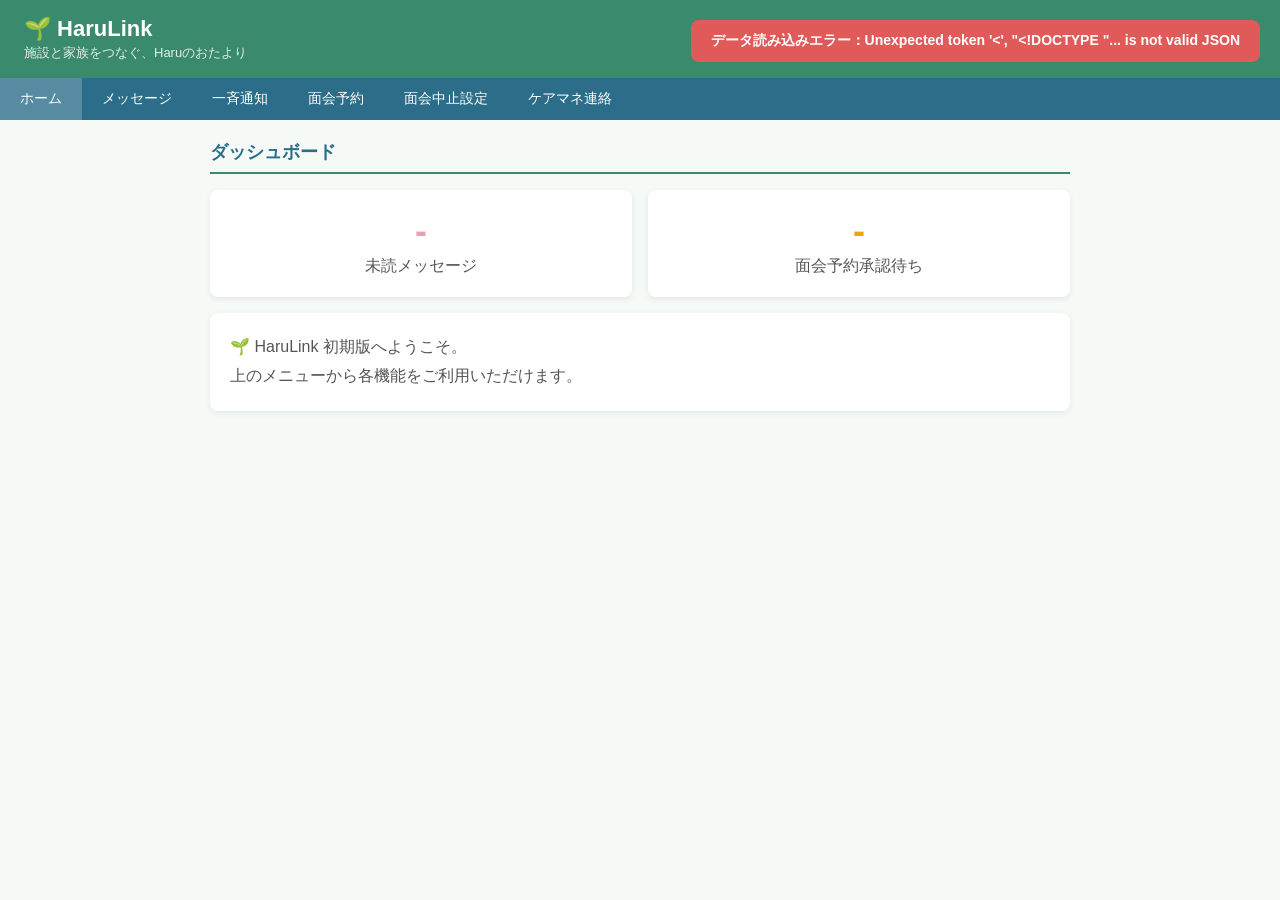
==== index.html @ 780cf4ac "Add files via upload" ====
<!DOCTYPE html>
<html lang="ja">
<head>
  <meta charset="UTF-8">
  <meta name="viewport" content="width=device-width, initial-scale=1.0">
  <title>HaruLink</title>
  <link rel="stylesheet" href="style.css">
</head>
<body>
  <header>
    <h1>🌱 HaruLink</h1>
    <span>施設と家族をつなぐ、Haruのおたより</span>
  </header>

  <nav>
    <button class="nav-btn active" data-page="home">ホーム</button>
    <button class="nav-btn" data-page="message">メッセージ</button>
    <button class="nav-btn" data-page="broadcast">一斉通知</button>
    <button class="nav-btn" data-page="visit">面会予約</button>
    <button class="nav-btn" data-page="suspend">面会中止設定</button>
    <button class="nav-btn" data-page="caremanager">ケアマネ連絡</button>
  </nav>

  <main>

    <!-- ホーム -->
    <div id="page-home" class="page active">
      <h2>ダッシュボード</h2>
      <div class="grid2">
        <div class="card center">
          <div class="stat-num pink" id="stat-unread">-</div>
          <div class="stat-label">未読メッセージ</div>
        </div>
        <div class="card center">
          <div class="stat-num orange" id="stat-pending">-</div>
          <div class="stat-label">面会予約承認待ち</div>
        </div>
      </div>
      <div class="card">
        <p class="welcome-text">🌱 HaruLink 初期版へようこそ。<br>上のメニューから各機能をご利用いただけます。</p>
      </div>
    </div>

    <!-- メッセージ -->
    <div id="page-message" class="page">
      <h2>メッセージ</h2>
      <div class="card">
        <label>送信者ID</label>
        <input id="s_sender" placeholder="例：STAFF001">
        <label>送信者種別</label>
        <select id="s_stype"><option>職員</option><option>家族</option></select>
        <label>受信者ID</label>
        <input id="s_receiver" placeholder="例：FAM001">
        <label>受信者種別</label>
        <select id="s_rtype"><option>家族</option><option>職員</option></select>
        <label>メッセージ</label>
        <textarea id="s_body" rows="3" placeholder="メッセージを入力"></textarea>
        <button class="btn btn-primary" onclick="sendMessage()">送信する</button>
      </div>
      <div class="card">
        <h3 class="list-title">最近のメッセージ（最新20件）</h3>
        <div id="msg-list"><div class="loading">読み込み中...</div></div>
      </div>
    </div>

    <!-- 一斉通知 -->
    <div id="page-broadcast" class="page">
      <h2>一斉通知</h2>
      <div class="card">
        <label>件名</label>
        <input id="bc_title" placeholder="例：面会時間変更のお知らせ">
        <label>本文</label>
        <textarea id="bc_body" rows="3" placeholder="家族全員へ送信するメッセージ"></textarea>
        <label>部署フィルター（空白で全員）</label>
        <input id="bc_dept" placeholder="例：1階">
        <button class="btn btn-primary" onclick="sendBroadcast()">一斉送信する</button>
      </div>
      <div class="card">
        <h3 class="list-title">送信履歴（最新10件）</h3>
        <div id="bc-list"><div class="loading">読み込み中...</div></div>
      </div>
    </div>

    <!-- 面会予約 -->
    <div id="page-visit" class="page">
      <h2>面会予約</h2>
      <div class="card">
        <label>家族ID</label>
        <input id="v_family" placeholder="例：FAM001">
        <label>利用者ID</label>
        <input id="v_user" placeholder="例：USER001">
        <label>希望日</label>
        <input type="date" id="v_date">
        <label>希望時間</label>
        <input type="time" id="v_time">
        <label>備考</label>
        <input id="v_note" placeholder="例：兄弟も一緒に来ます">
        <button class="btn btn-primary" onclick="requestVisit()">面会申請する</button>
      </div>
      <div class="card">
        <h3 class="list-title">面会予約一覧</h3>
        <div id="visit-list"><div class="loading">読み込み中...</div></div>
      </div>
    </div>

    <!-- 面会中止設定 -->
    <div id="page-suspend" class="page">
      <h2>面会中止期間設定</h2>
      <div class="card">
        <label>開始日</label>
        <input type="date" id="sp_start">
        <label>終了日</label>
        <input type="date" id="sp_end">
        <label>理由</label>
        <input id="sp_reason" placeholder="例：インフルエンザ流行のため">
        <button class="btn btn-danger" onclick="setSuspend()">面会中止期間を設定する</button>
      </div>
      <div class="card">
        <h3 class="list-title">設定履歴</h3>
        <div id="suspend-list"><div class="loading">読み込み中...</div></div>
      </div>
    </div>

    <!-- ケアマネ連絡 -->
    <div id="page-caremanager" class="page">
      <h2>ケアマネ連絡（一斉メール）</h2>
      <div class="card">
        <label>件名</label>
        <input id="cm_title" placeholder="例：インフルエンザ流行のお知らせ">
        <label>本文</label>
        <textarea id="cm_body" rows="5" placeholder="ケアマネへ送信するメール本文を入力"></textarea>
        <label>対象利用者ID（空白で全ケアマネ）</label>
        <input id="cm_user" placeholder="例：USER001">
        <button class="btn btn-secondary" onclick="sendCareManager()">メールを送信する</button>
      </div>
      <div class="alert alert-warning">
        ⚠️ 送信前にケアマネマスタのメールアドレスが正しいか確認してください。
      </div>
    </div>

  </main>

  <script src="app.js"></script>
</body>
</html>
---- style.css ----
* {
  box-sizing: border-box;
  margin: 0;
  padding: 0;
}

body {
  font-family: 'Hiragino Sans', 'Meiryo', sans-serif;
  background: #F5FAF7;
  color: #333;
}

/* ヘッダー */
header {
  background: #3A8A6E;
  color: white;
  padding: 16px 24px;
}
header h1 {
  font-size: 22px;
}
header span {
  font-size: 13px;
  opacity: 0.85;
  display: block;
  margin-top: 2px;
}

/* ナビゲーション */
nav {
  background: #2C6E8A;
  display: flex;
  overflow-x: auto;
}
.nav-btn {
  color: white;
  padding: 12px 20px;
  border: none;
  background: none;
  cursor: pointer;
  font-size: 14px;
  white-space: nowrap;
  font-family: inherit;
}
.nav-btn:hover,
.nav-btn.active {
  background: rgba(255, 255, 255, 0.2);
}

/* メインコンテンツ */
main {
  padding: 20px;
  max-width: 900px;
  margin: 0 auto;
}

/* ページ切り替え */
.page {
  display: none;
}
.page.active {
  display: block;
}

/* 見出し */
h2 {
  color: #2C6E8A;
  font-size: 18px;
  margin-bottom: 16px;
  padding-bottom: 8px;
  border-bottom: 2px solid #3A8A6E;
}

/* カード */
.card {
  background: white;
  border-radius: 8px;
  padding: 20px;
  margin-bottom: 16px;
  box-shadow: 0 2px 6px rgba(0, 0, 0, 0.08);
}
.card.center {
  text-align: center;
}

/* ボタン */
.btn {
  display: inline-block;
  padding: 10px 20px;
  border-radius: 6px;
  border: none;
  cursor: pointer;
  font-size: 15px;
  font-weight: bold;
  margin-top: 4px;
  font-family: inherit;
}
.btn-primary { background: #3A8A6E; color: white; }
.btn-danger  { background: #E05A5A; color: white; }
.btn-secondary { background: #2C6E8A; color: white; }
.btn-sm { padding: 4px 10px; font-size: 13px; margin-top: 0; }
.btn:hover { opacity: 0.85; }

/* フォーム */
input,
textarea,
select {
  width: 100%;
  padding: 10px;
  border: 1px solid #ccc;
  border-radius: 6px;
  font-size: 15px;
  margin-bottom: 12px;
  font-family: inherit;
}
label {
  font-size: 14px;
  color: #555;
  display: block;
  margin-bottom: 4px;
}

/* メッセージ */
.msg-box {
  padding: 12px 16px;
  border-radius: 6px;
  margin-bottom: 8px;
  font-size: 15px;
  line-height: 1.6;
}
.msg-facility { background: #EAF6F0; border-left: 4px solid #3A8A6E; }
.msg-family   { background: #EAF0F6; border-left: 4px solid #2C6E8A; }
.msg-meta {
  font-size: 12px;
  color: #888;
  margin-bottom: 4px;
}

/* バッジ */
.badge {
  display: inline-block;
  padding: 2px 8px;
  border-radius: 10px;
  font-size: 12px;
}
.badge-unread   { background: #E8A0B0; color: white; }
.badge-read     { background: #ccc; color: #666; }
.badge-approved { background: #3A8A6E; color: white; }
.badge-pending  { background: #F0A500; color: white; }
.badge-other    { background: #aaa; color: white; }

/* アラート */
.alert {
  padding: 12px 16px;
  border-radius: 6px;
  margin-bottom: 16px;
  font-size: 14px;
}
.alert-warning { background: #FFF3CD; border: 1px solid #F0A500; color: #856404; }
.alert-success { background: #D4EDDA; border: 1px solid #3A8A6E; color: #155724; }
.alert-error   { background: #F8D7DA; border: 1px solid #E05A5A; color: #721c24; }

/* テーブル */
table {
  width: 100%;
  border-collapse: collapse;
  font-size: 14px;
}
th {
  background: #3A8A6E;
  color: white;
  padding: 10px;
  text-align: left;
}
td {
  padding: 10px;
  border-bottom: 1px solid #eee;
  vertical-align: middle;
}
tr:nth-child(even) td {
  background: #F5FAF7;
}

/* グリッド */
.grid2 {
  display: grid;
  grid-template-columns: 1fr 1fr;
  gap: 16px;
}

/* 統計数字 */
.stat-num {
  font-size: 36px;
  font-weight: bold;
}
.stat-num.pink   { color: #E8A0B0; }
.stat-num.orange { color: #F0A500; }
.stat-label {
  color: #555;
  margin-top: 4px;
}

/* ようこそ文言 */
.welcome-text {
  color: #555;
  line-height: 1.8;
}

/* リストタイトル */
.list-title {
  font-size: 15px;
  color: #555;
  margin-bottom: 12px;
}

/* ローディング */
.loading {
  color: #888;
  text-align: center;
  padding: 20px;
}

/* 通知ポップアップ */
.toast {
  position: fixed;
  top: 20px;
  right: 20px;
  padding: 12px 20px;
  border-radius: 8px;
  font-size: 14px;
  font-weight: bold;
  z-index: 9999;
  animation: fadein 0.3s;
}
.toast-success { background: #3A8A6E; color: white; }
.toast-warning { background: #F0A500; color: white; }
.toast-error   { background: #E05A5A; color: white; }
@keyframes fadein { from { opacity: 0; transform: translateY(-10px); } to { opacity: 1; transform: translateY(0); } }

/* レスポンシブ */
@media (max-width: 600px) {
  .grid2 { grid-template-columns: 1fr; }
  .nav-btn { padding: 10px 14px; font-size: 13px; }
}
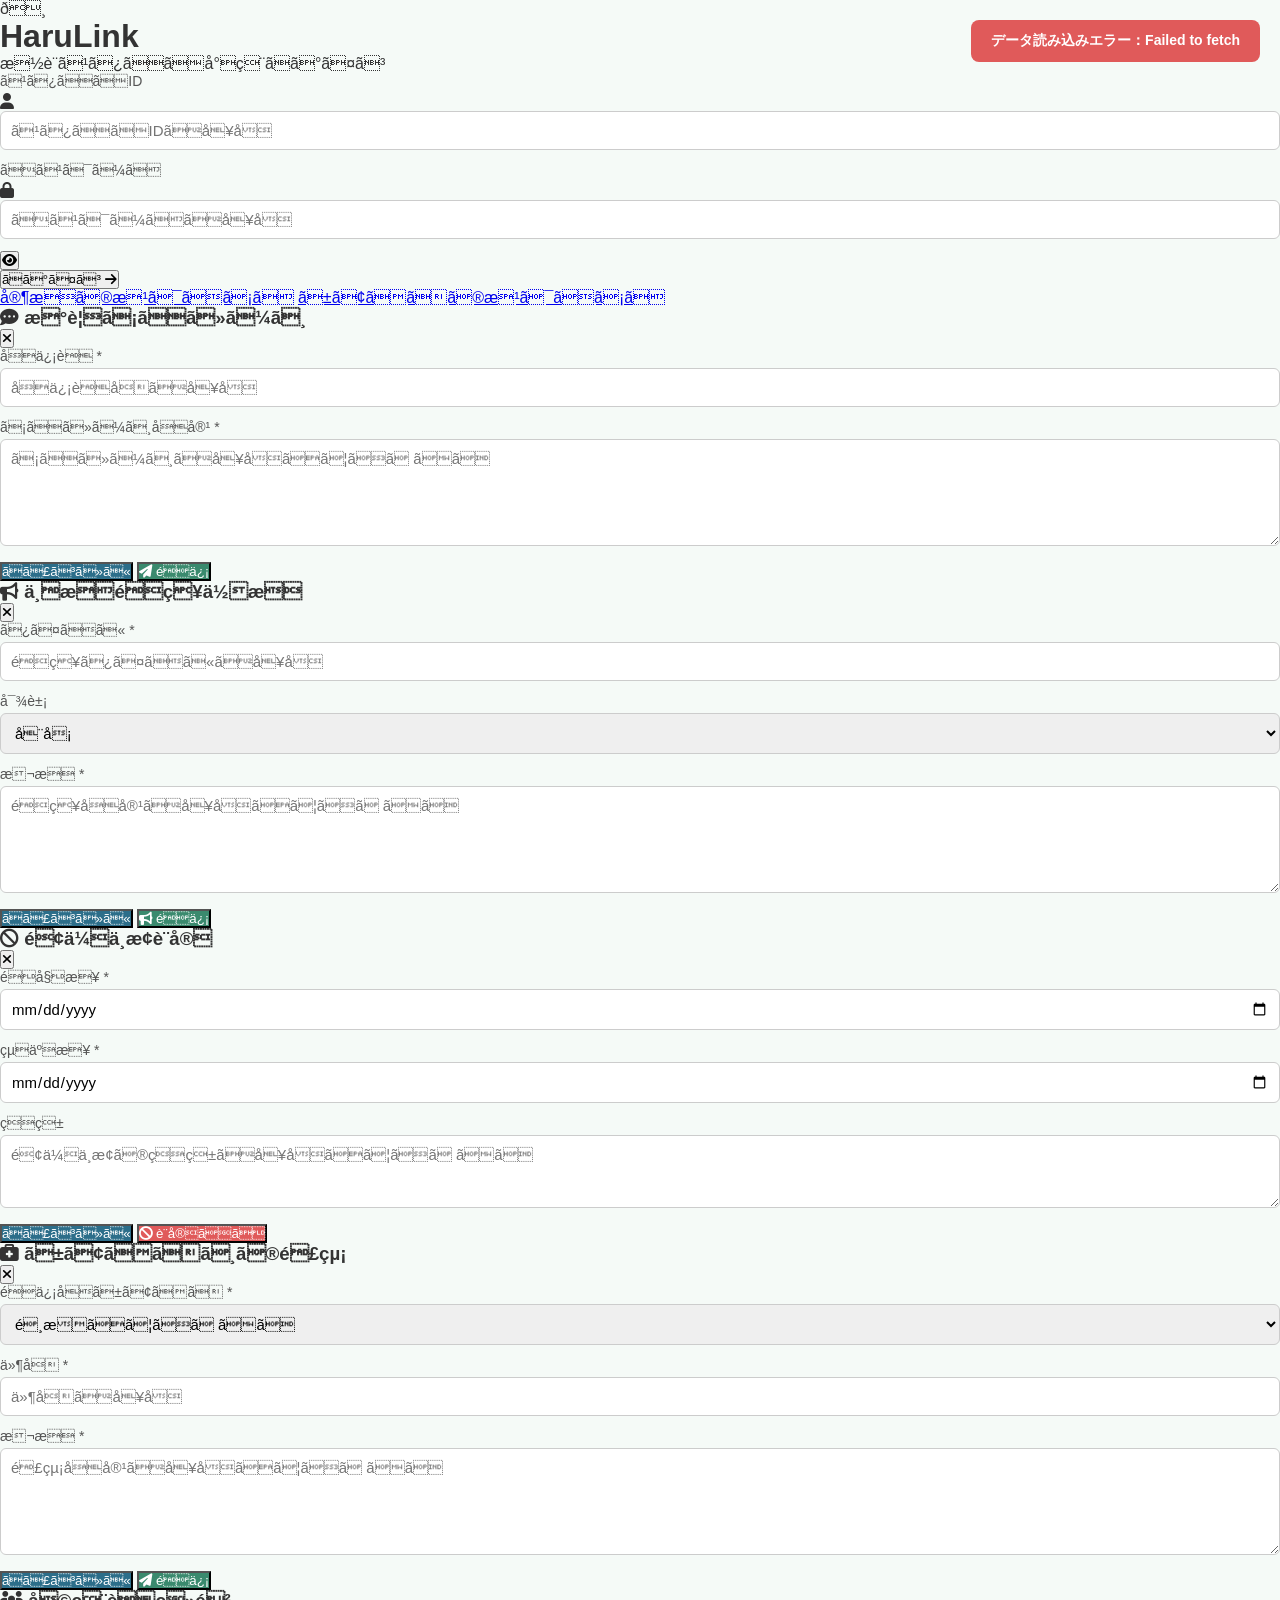
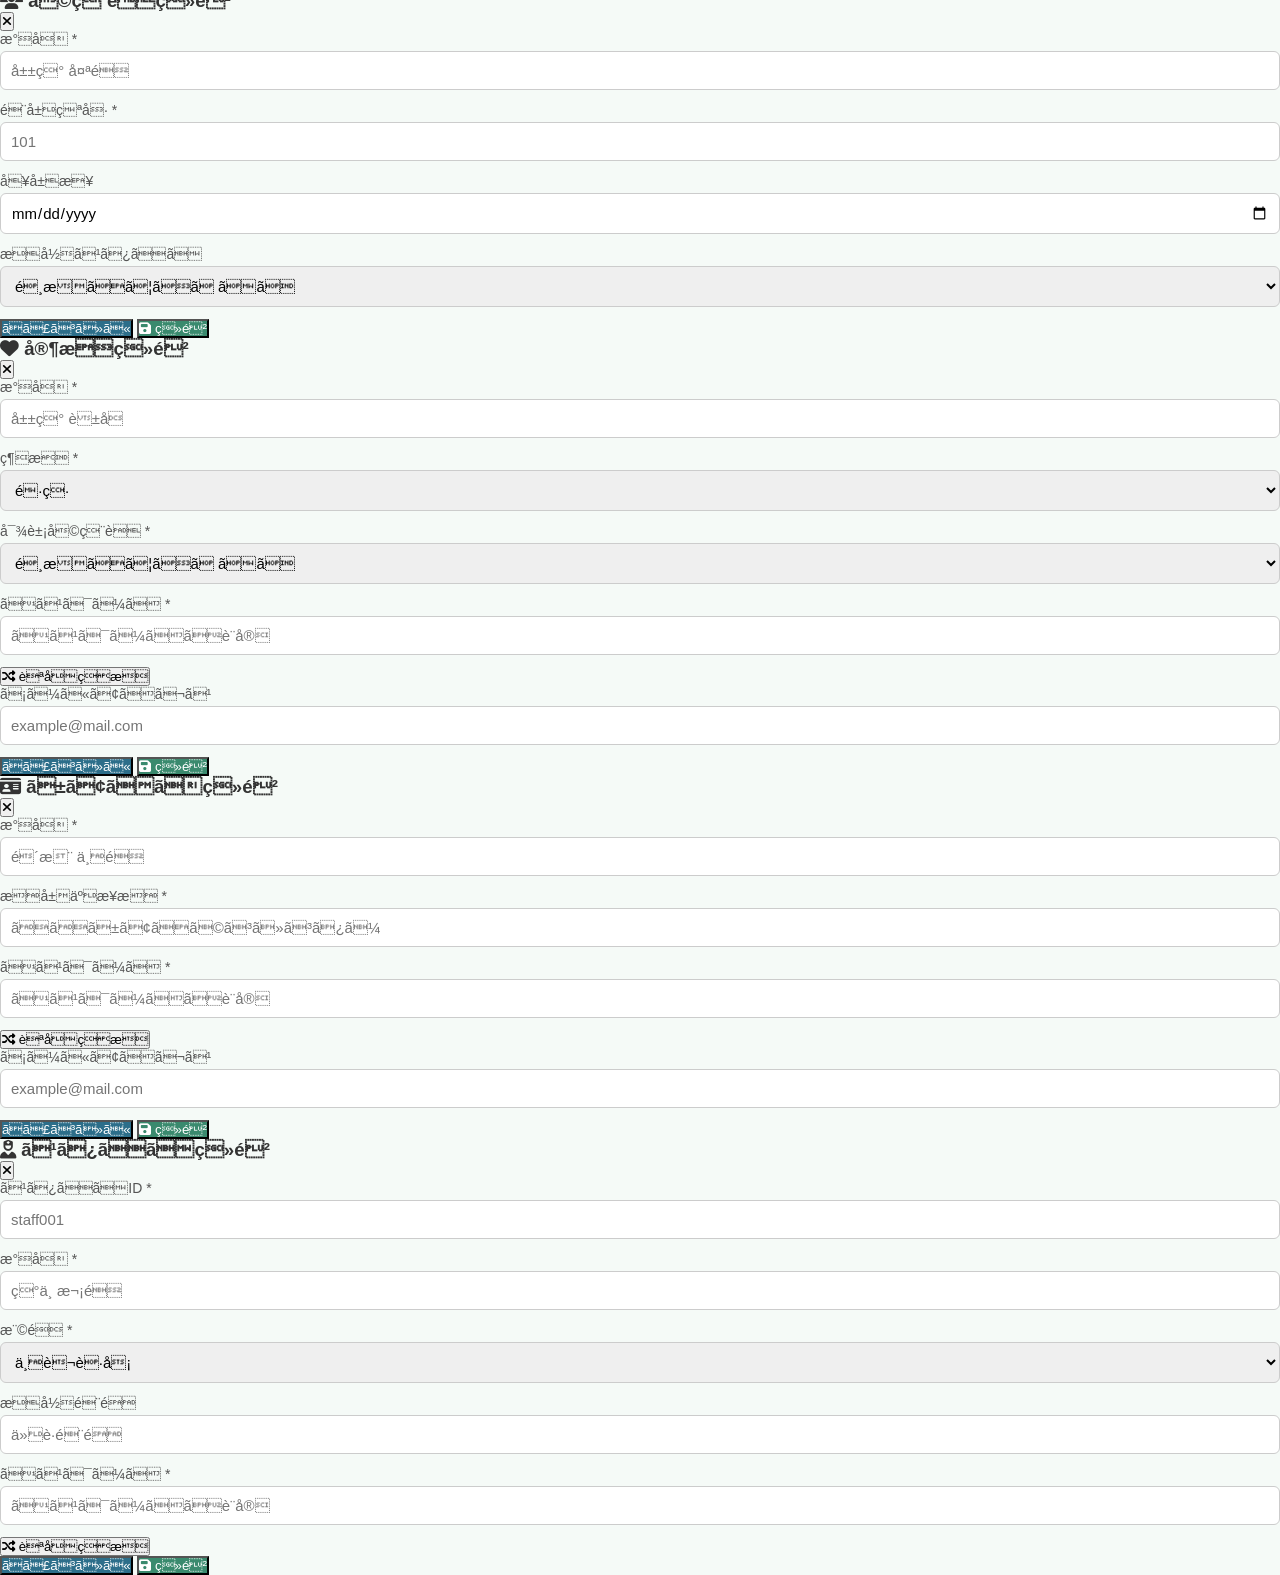
==== commit 6e380624: "Update index.html" ====
--- a/index.html
+++ b/index.html
@@ -3,142 +3,797 @@
 <head>
   <meta charset="UTF-8">
   <meta name="viewport" content="width=device-width, initial-scale=1.0">
-  <title>HaruLink</title>
+  <title>HaruLink - æ½è¨­ç®¡çã·ã¹ãã </title>
   <link rel="stylesheet" href="style.css">
+  <link rel="stylesheet" href="https://cdnjs.cloudflare.com/ajax/libs/font-awesome/6.4.0/css/all.min.css">
 </head>
-<body>
-  <header>
-    <h1>🌱 HaruLink</h1>
-    <span>施設と家族をつなぐ、Haruのおたより</span>
-  </header>
-
-  <nav>
-    <button class="nav-btn active" data-page="home">ホーム</button>
-    <button class="nav-btn" data-page="message">メッセージ</button>
-    <button class="nav-btn" data-page="broadcast">一斉通知</button>
-    <button class="nav-btn" data-page="visit">面会予約</button>
-    <button class="nav-btn" data-page="suspend">面会中止設定</button>
-    <button class="nav-btn" data-page="caremanager">ケアマネ連絡</button>
-  </nav>
-
-  <main>
-
-    <!-- ホーム -->
-    <div id="page-home" class="page active">
-      <h2>ダッシュボード</h2>
-      <div class="grid2">
-        <div class="card center">
-          <div class="stat-num pink" id="stat-unread">-</div>
-          <div class="stat-label">未読メッセージ</div>
-        </div>
-        <div class="card center">
-          <div class="stat-num orange" id="stat-pending">-</div>
-          <div class="stat-label">面会予約承認待ち</div>
-        </div>
-      </div>
-      <div class="card">
-        <p class="welcome-text">🌱 HaruLink 初期版へようこそ。<br>上のメニューから各機能をご利用いただけます。</p>
+<body class="staff-body">
+
+  <!-- ã­ã°ã¤ã³ç»é¢ -->
+  <div id="login-screen" class="login-screen">
+    <div class="login-card">
+      <div class="login-logo">
+        <span class="logo-icon">ð¸</span>
+        <h1>HaruLink</h1>
+        <p>æ½è¨­ã¹ã¿ããå°ç¨ã­ã°ã¤ã³</p>
+      </div>
+      <form id="login-form" class="login-form">
+        <div class="form-group">
+          <label>ã¹ã¿ããID</label>
+          <div class="input-icon-wrap">
+            <i class="fa fa-user"></i>
+            <input type="text" id="login-id" placeholder="ã¹ã¿ããIDãå+¥å" required>
+          </div>
+        </div>
+        <div class="form-group">
+          <label>ãã¹ã¯ã¼ã</label>
+          <div class="input-icon-wrap">
+            <i class="fa fa-lock"></i>
+            <input type="password" id="login-pass" placeholder="ãã¹ã¯ã¼ããå+¥å" required>
+            <button type="button" class="toggle-pass" onclick="togglePass('login-pass')"><i class="fa fa-eye"></i></button>
+          </div>
+        </div>
+        <div id="login-error" class="login-error" style="display:none">IDã¾ãã¯ãã¹ã¯ã¼ããæ­£ããããã¾ãã</div>
+        <button type="submit" class="btn-login">ã­ã°ã¤ã³ <i class="fa fa-arrow-right"></i></button>
+      </form>
+      <div class="login-links">
+        <a href="family.html">å®¶æã®æ¹ã¯ãã¡ã</a>
+        <a href="caremanager.html">ã±ã¢ããã®æ¹ã¯ãã¡ã</a>
       </div>
     </div>
-
-    <!-- メッセージ -->
-    <div id="page-message" class="page">
-      <h2>メッセージ</h2>
-      <div class="card">
-        <label>送信者ID</label>
-        <input id="s_sender" placeholder="例：STAFF001">
-        <label>送信者種別</label>
-        <select id="s_stype"><option>職員</option><option>家族</option></select>
-        <label>受信者ID</label>
-        <input id="s_receiver" placeholder="例：FAM001">
-        <label>受信者種別</label>
-        <select id="s_rtype"><option>家族</option><option>職員</option></select>
-        <label>メッセージ</label>
-        <textarea id="s_body" rows="3" placeholder="メッセージを入力"></textarea>
-        <button class="btn btn-primary" onclick="sendMessage()">送信する</button>
-      </div>
-      <div class="card">
-        <h3 class="list-title">最近のメッセージ（最新20件）</h3>
-        <div id="msg-list"><div class="loading">読み込み中...</div></div>
+  </div>
+
+  <!-- ã¡ã¤ã³ã¢ããª -->
+  <div id="app" class="app" style="display:none">
+
+    <!-- ãµã¤ããã¼ -->
+    <aside class="sidebar" id="sidebar">
+      <div class="sidebar-header">
+        <span class="logo-icon">ð¸</span>
+        <span class="logo-text">HaruLink</span>
+        <button class="sidebar-toggle" id="sidebar-toggle" onclick="toggleSidebar()"><i class="fa fa-chevron-left"></i></button>
+      </div>
+
+      <div class="staff-info-bar">
+        <div class="staff-avatar" id="staff-avatar">S</div>
+        <div class="staff-detail">
+          <div class="staff-name" id="staff-name-display">ã¹ã¿ããå</div>
+          <div class="staff-role-badge" id="staff-role-badge">ä¸è¬è·å¡</div>
+        </div>
+      </div>
+
+      <nav class="sidebar-nav">
+        <div class="nav-section-label">ã¡ã¤ã³</div>
+        <a class="nav-item active" data-page="dashboard" onclick="showPage('dashboard', this)">
+          <i class="fa fa-home"></i><span>ããã·ã¥ãã¼ã</span>
+        </a>
+        <a class="nav-item" data-page="messages" onclick="showPage('messages', this)">
+          <i class="fa fa-comment-dots"></i><span>ã¡ãã»ã¼ã¸</span>
+          <span class="nav-badge" id="badge-messages" style="display:none">0</span>
+        </a>
+        <a class="nav-item" data-page="visits" onclick="showPage('visits', this)">
+          <i class="fa fa-calendar-check"></i><span>é¢ä¼äºç´</span>
+          <span class="nav-badge" id="badge-visits" style="display:none">0</span>
+        </a>
+        <a class="nav-item" data-page="caremanager-msg" onclick="showPage('caremanager-msg', this)">
+          <i class="fa fa-briefcase-medical"></i><span>ã±ã¢ããé£çµ¡</span>
+        </a>
+
+        <div class="nav-section-label nav-admin-only">æ½è¨­ç®¡ç</div>
+        <a class="nav-item nav-admin-only" data-page="broadcast" onclick="showPage('broadcast', this)">
+          <i class="fa fa-bullhorn"></i><span>ä¸æéç¥</span>
+        </a>
+        <a class="nav-item nav-admin-only" data-page="suspend" onclick="showPage('suspend', this)">
+          <i class="fa fa-ban"></i><span>é¢ä¼ä¸­æ­¢è¨­å®</span>
+        </a>
+
+        <div class="nav-section-label nav-admin-only">ãã¹ã¿ç®¡ç</div>
+        <a class="nav-item nav-admin-only" data-page="residents" onclick="showPage('residents', this)">
+          <i class="fa fa-users"></i><span>å©ç¨è+ç®¡ç</span>
+        </a>
+        <a class="nav-item nav-admin-only" data-page="families" onclick="showPage('families', this)">
+          <i class="fa fa-heart"></i><span>å®¶æç®¡ç</span>
+        </a>
+        <a class="nav-item nav-admin-only" data-page="caremanagers" onclick="showPage('caremanagers', this)">
+          <i class="fa fa-id-card"></i><span>ã±ã¢ããç®¡ç</span>
+        </a>
+        <a class="nav-item nav-admin-only" data-page="staff" onclick="showPage('staff', this)">
+          <i class="fa fa-user-nurse"></i><span>ã¹ã¿ããç®¡ç</span>
+        </a>
+      </nav>
+
+      <div class="sidebar-footer">
+        <button class="btn-logout" onclick="logout()">
+          <i class="fa fa-sign-out-alt"></i><span>ã­ã°ã¢ã¦ã</span>
+        </button>
+      </div>
+    </aside>
+
+    <!-- ã¡ã¤ã³ã³ã³ãã³ã -->
+    <main class="main-content" id="main-content">
+
+      <!-- ããããã¼ -->
+      <header class="topbar">
+        <div class="topbar-left">
+          <button class="mobile-menu-btn" onclick="toggleSidebar()"><i class="fa fa-bars"></i></button>
+          <div class="breadcrumb">
+            <span class="breadcrumb-app">HaruLink</span>
+            <i class="fa fa-chevron-right"></i>
+            <span class="page-title" id="page-title">ããã·ã¥ãã¼ã</span>
+          </div>
+        </div>
+        <div class="topbar-right">
+          <div class="topbar-date" id="topbar-date"></div>
+          <button class="topbar-icon-btn" onclick="loadAll()" title="ãã¼ã¿æ´æ°">
+            <i class="fa fa-sync-alt"></i>
+          </button>
+        </div>
+      </header>
+
+      <!-- ã­ã¼ãã£ã³ã° -->
+      <div class="loading-overlay" id="loading-overlay" style="display:none">
+        <div class="spinner"></div>
+      </div>
+
+      <!-- ========== ããã·ã¥ãã¼ã ========== -->
+      <div class="page active" id="page-dashboard">
+        <div class="dashboard-greeting" id="dashboard-greeting"></div>
+
+        <div class="kpi-grid">
+          <div class="kpi-card" style="--kpi-color:#3B82F6">
+            <div class="kpi-icon"><i class="fa fa-comment-dots"></i></div>
+            <div class="kpi-body">
+              <div class="kpi-value" id="kpi-unread">â</div>
+              <div class="kpi-label">æªèª­ã¡ãã»ã¼ã¸</div>
+            </div>
+            <div class="kpi-arrow" onclick="showPage('messages',null)"><i class="fa fa-chevron-right"></i></div>
+          </div>
+          <div class="kpi-card" style="--kpi-color:#F59E0B">
+            <div class="kpi-icon"><i class="fa fa-calendar-check"></i></div>
+            <div class="kpi-body">
+              <div class="kpi-value" id="kpi-pending-visits">â</div>
+              <div class="kpi-label">é¢ä¼ç³è«ä¸­</div>
+            </div>
+            <div class="kpi-arrow" onclick="showPage('visits',null)"><i class="fa fa-chevron-right"></i></div>
+          </div>
+          <div class="kpi-card" style="--kpi-color:#10B981">
+            <div class="kpi-icon"><i class="fa fa-users"></i></div>
+            <div class="kpi-body">
+              <div class="kpi-value" id="kpi-residents">â</div>
+              <div class="kpi-label">ç»é²å©ç¨è+æ°</div>
+            </div>
+            <div class="kpi-arrow" onclick="showPage('residents',null)"><i class="fa fa-chevron-right"></i></div>
+          </div>
+          <div class="kpi-card" style="--kpi-color:#8B5CF6">
+            <div class="kpi-icon"><i class="fa fa-calendar-day"></i></div>
+            <div class="kpi-body">
+              <div class="kpi-value" id="kpi-today-visits">â</div>
+              <div class="kpi-label">æ¬æ¥ã®é¢ä¼</div>
+            </div>
+            <div class="kpi-arrow" onclick="showPage('visits',null)"><i class="fa fa-chevron-right"></i></div>
+          </div>
+        </div>
+
+        <div class="dashboard-panels">
+          <div class="panel">
+            <div class="panel-header">
+              <span><i class="fa fa-comment-dots"></i> ææ°ã¡ãã»ã¼ã¸</span>
+              <button class="btn-link" onclick="showPage('messages',null)">ãã¹ã¦è¦ã <i class="fa fa-arrow-right"></i></button>
+            </div>
+            <div class="panel-body" id="dashboard-messages">
+              <div class="empty-state"><i class="fa fa-inbox"></i><p>ã¡ãã»ã¼ã¸ã¯ããã¾ãã</p></div>
+            </div>
+          </div>
+          <div class="panel">
+            <div class="panel-header">
+              <span><i class="fa fa-calendar-check"></i> ç³è«ä¸­ã®é¢ä¼äºç´</span>
+              <button class="btn-link" onclick="showPage('visits',null)">ãã¹ã¦è¦ã <i class="fa fa-arrow-right"></i></button>
+            </div>
+            <div class="panel-body" id="dashboard-visits">
+              <div class="empty-state"><i class="fa fa-calendar"></i><p>ç³è«ä¸­ã®äºç´ã¯ããã¾ãã</p></div>
+            </div>
+          </div>
+        </div>
+      </div>
+
+      <!-- ========== ã¡ãã»ã¼ã¸ ========== -->
+      <div class="page" id="page-messages">
+        <div class="page-header">
+          <h2><i class="fa fa-comment-dots"></i> ã¡ãã»ã¼ã¸</h2>
+          <button class="btn-primary" onclick="openModal('modal-send-message')">
+            <i class="fa fa-plus"></i> æ°è¦ã¡ãã»ã¼ã¸
+          </button>
+        </div>
+        <div class="filter-bar">
+          <div class="search-wrap">
+            <i class="fa fa-search"></i>
+            <input type="text" class="search-input" id="msg-search" placeholder="éä¿¡è+ã»åä¿¡è+ã»å+å®¹ã§æ¤ç´¢..." oninput="filterMessages()">
+          </div>
+          <select class="filter-select" id="msg-filter" onchange="filterMessages()">
+            <option value="">ãã¹ã¦</option>
+            <option value="æªèª­">æªèª­ã®ã¿</option>
+          </select>
+        </div>
+        <div class="table-wrap">
+          <table class="data-table">
+            <thead>
+              <tr>
+                <th style="width:60px">ç¶æ+</th>
+                <th>éä¿¡è+</th>
+                <th>åä¿¡è+</th>
+                <th>å+å®¹</th>
+                <th style="width:150px">éä¿¡æ¥æ</th>
+              </tr>
+            </thead>
+            <tbody id="messages-tbody">
+              <tr><td colspan="5" class="table-empty">èª­ã¿è¾¼ã¿ä¸­...</td></tr>
+            </tbody>
+          </table>
+        </div>
+      </div>
+
+      <!-- ========== é¢ä¼äºç´ ========== -->
+      <div class="page" id="page-visits">
+        <div class="page-header">
+          <h2><i class="fa fa-calendar-check"></i> é¢ä¼äºç´ç®¡ç</h2>
+        </div>
+        <div class="filter-bar">
+          <div class="search-wrap">
+            <i class="fa fa-search"></i>
+            <input type="text" class="search-input" id="visit-search" placeholder="ç³è«è+ã»å©ç¨è+åã§æ¤ç´¢..." oninput="filterVisits()">
+          </div>
+          <select class="filter-select" id="visit-filter" onchange="filterVisits()">
+            <option value="">ãã¹ã¦</option>
+            <option value="ç³è«ä¸­">ç³è«ä¸­</option>
+            <option value="æ¿èª">æ¿èªæ¸</option>
+            <option value="å´ä¸">å´ä¸</option>
+          </select>
+        </div>
+        <div class="table-wrap">
+          <table class="data-table">
+            <thead>
+              <tr>
+                <th style="width:90px">ã¹ãã¼ã¿ã¹</th>
+                <th>ç³è«è+</th>
+                <th>å©ç¨è+å</th>
+                <th>å¸ææ¥</th>
+                <th>å¸ææé</th>
+                <th style="width:40px">äººæ°</th>
+                <th>ç®ç</th>
+                <th style="width:150px">ç³è«æ¥æ</th>
+                <th style="width:140px">æä½</th>
+              </tr>
+            </thead>
+            <tbody id="visits-tbody">
+              <tr><td colspan="9" class="table-empty">èª­ã¿è¾¼ã¿ä¸­...</td></tr>
+            </tbody>
+          </table>
+        </div>
+      </div>
+
+      <!-- ========== ã±ã¢ããé£çµ¡ ========== -->
+      <div class="page" id="page-caremanager-msg">
+        <div class="page-header">
+          <h2><i class="fa fa-briefcase-medical"></i> ã±ã¢ããé£çµ¡</h2>
+          <button class="btn-primary" onclick="openModal('modal-caremanager-msg')">
+            <i class="fa fa-plus"></i> æ°è¦é£çµ¡
+          </button>
+        </div>
+        <div class="table-wrap">
+          <table class="data-table">
+            <thead>
+              <tr>
+                <th style="width:60px">ç¶æ+</th>
+                <th>ã±ã¢ããå</th>
+                <th>ä»¶å</th>
+                <th>å+å®¹</th>
+                <th style="width:150px">éä¿¡æ¥æ</th>
+              </tr>
+            </thead>
+            <tbody id="caremanager-msg-tbody">
+              <tr><td colspan="5" class="table-empty">èª­ã¿è¾¼ã¿ä¸­...</td></tr>
+            </tbody>
+          </table>
+        </div>
+      </div>
+
+      <!-- ========== ä¸æéç¥ï¼ç®¡çè+ã®ã¿ï¼ ========== -->
+      <div class="page" id="page-broadcast">
+        <div class="page-header">
+          <h2><i class="fa fa-bullhorn"></i> ä¸æéç¥</h2>
+          <button class="btn-primary" onclick="openModal('modal-broadcast')">
+            <i class="fa fa-plus"></i> æ°è¦éç¥ä½æ
+          </button>
+        </div>
+        <div class="table-wrap">
+          <table class="data-table">
+            <thead>
+              <tr><th>ã¿ã¤ãã«</th><th>å¯¾è±¡</th><th style="width:150px">éä¿¡æ¥æ</th><th>æ¬æ</th></tr>
+            </thead>
+            <tbody id="broadcast-tbody">
+              <tr><td colspan="4" class="table-empty">èª­ã¿è¾¼ã¿ä¸­...</td></tr>
+            </tbody>
+          </table>
+        </div>
+      </div>
+
+      <!-- ========== é¢ä¼ä¸­æ­¢è¨­å®ï¼ç®¡çè+ã®ã¿ï¼ ========== -->
+      <div class="page" id="page-suspend">
+        <div class="page-header">
+          <h2><i class="fa fa-ban"></i> é¢ä¼ä¸­æ­¢è¨­å®</h2>
+          <button class="btn-primary" onclick="openModal('modal-suspend')">
+            <i class="fa fa-plus"></i> æ°è¦è¨­å®
+          </button>
+        </div>
+        <div class="table-wrap">
+          <table class="data-table">
+            <thead>
+              <tr><th>éå§æ¥</th><th>çµäºæ¥</th><th>çç±</th><th style="width:150px">è¨­å®æ¥æ</th></tr>
+            </thead>
+            <tbody id="suspend-tbody">
+              <tr><td colspan="4" class="table-empty">èª­ã¿è¾¼ã¿ä¸­...</td></tr>
+            </tbody>
+          </table>
+        </div>
+      </div>
+
+      <!-- ========== å©ç¨è+ç®¡çï¼ç®¡çè+ã®ã¿ï¼ ========== -->
+      <div class="page" id="page-residents">
+        <div class="page-header">
+          <h2><i class="fa fa-users"></i> å©ç¨è+ç®¡ç</h2>
+          <button class="btn-primary" onclick="openModal('modal-add-resident')">
+            <i class="fa fa-plus"></i> å©ç¨è+ç»é²
+          </button>
+        </div>
+        <div class="filter-bar">
+          <div class="search-wrap">
+            <i class="fa fa-search"></i>
+            <input type="text" class="search-input" id="resident-search" placeholder="æ°åã»é¨å±çªå·ã§æ¤ç´¢..." oninput="filterResidents()">
+          </div>
+        </div>
+        <div class="table-wrap">
+          <table class="data-table">
+            <thead>
+              <tr><th>å©ç¨è+ID</th><th>æ°å</th><th>é¨å±çªå·</th><th>å+¥å±+æ¥</th><th>æ+å½ã¹ã¿ãã</th><th style="width:100px">æä½</th></tr>
+            </thead>
+            <tbody id="residents-tbody">
+              <tr><td colspan="6" class="table-empty">èª­ã¿è¾¼ã¿ä¸­...</td></tr>
+            </tbody>
+          </table>
+        </div>
+      </div>
+
+      <!-- ========== å®¶æç®¡çï¼ç®¡çè+ã®ã¿ï¼ ========== -->
+      <div class="page" id="page-families">
+        <div class="page-header">
+          <h2><i class="fa fa-heart"></i> å®¶æç®¡ç</h2>
+          <button class="btn-primary" onclick="openModal('modal-add-family')">
+            <i class="fa fa-plus"></i> å®¶æç»é²
+          </button>
+        </div>
+        <div class="filter-bar">
+          <div class="search-wrap">
+            <i class="fa fa-search"></i>
+            <input type="text" class="search-input" id="family-search" placeholder="æ°åã»å©ç¨è+åã§æ¤ç´¢..." oninput="filterFamilies()">
+          </div>
+        </div>
+        <div class="table-wrap">
+          <table class="data-table">
+            <thead>
+              <tr><th>å®¶æID</th><th>æ°å</th><th>ç¶æ</th><th>å©ç¨è+å</th><th>ã¡ã¼ã«</th><th>ãã¹ã¯ã¼ã</th><th style="width:100px">æä½</th></tr>
+            </thead>
+            <tbody id="families-tbody">
+              <tr><td colspan="7" class="table-empty">èª­ã¿è¾¼ã¿ä¸­...</td></tr>
+            </tbody>
+          </table>
+        </div>
+      </div>
+
+      <!-- ========== ã±ã¢ããç®¡çï¼ç®¡çè+ã®ã¿ï¼ ========== -->
+      <div class="page" id="page-caremanagers">
+        <div class="page-header">
+          <h2><i class="fa fa-id-card"></i> ã±ã¢ããç®¡ç</h2>
+          <button class="btn-primary" onclick="openModal('modal-add-caremanager')">
+            <i class="fa fa-plus"></i> ã±ã¢ããç»é²
+          </button>
+        </div>
+        <div class="filter-bar">
+          <div class="search-wrap">
+            <i class="fa fa-search"></i>
+            <input type="text" class="search-input" id="cm-search" placeholder="æ°åã»æå±ã§æ¤ç´¢..." oninput="filterCareManagers()">
+          </div>
+        </div>
+        <div class="table-wrap">
+          <table class="data-table">
+            <thead>
+              <tr><th>ã±ã¢ããID</th><th>æ°å</th><th>æå±</th><th>ã¡ã¼ã«</th><th>ãã¹ã¯ã¼ã</th><th style="width:100px">æä½</th></tr>
+            </thead>
+            <tbody id="caremanagers-tbody">
+              <tr><td colspan="6" class="table-empty">èª­ã¿è¾¼ã¿ä¸­...</td></tr>
+            </tbody>
+          </table>
+        </div>
+      </div>
+
+      <!-- ========== ã¹ã¿ããç®¡çï¼ç®¡çè+ã®ã¿ï¼ ========== -->
+      <div class="page" id="page-staff">
+        <div class="page-header">
+          <h2><i class="fa fa-user-nurse"></i> ã¹ã¿ããç®¡ç</h2>
+          <button class="btn-primary" onclick="openModal('modal-add-staff')">
+            <i class="fa fa-plus"></i> ã¹ã¿ããç»é²
+          </button>
+        </div>
+        <div class="table-wrap">
+          <table class="data-table">
+            <thead>
+              <tr><th>ã¹ã¿ããID</th><th>æ°å</th><th>æ¨©é</th><th>æ+å½é¨é</th><th style="width:100px">æä½</th></tr>
+            </thead>
+            <tbody id="staff-tbody">
+              <tr><td colspan="5" class="table-empty">èª­ã¿è¾¼ã¿ä¸­...</td></tr>
+            </tbody>
+          </table>
+        </div>
+      </div>
+
+    </main>
+  </div>
+
+  <!-- ========== ã¢ã¼ãã«ç¾¤ ========== -->
+
+  <!-- ã¡ãã»ã¼ã¸éä¿¡ -->
+  <div class="modal-overlay" id="modal-send-message">
+    <div class="modal">
+      <div class="modal-header">
+        <h3><i class="fa fa-comment-dots"></i> æ°è¦ã¡ãã»ã¼ã¸</h3>
+        <button class="modal-close" onclick="closeModal('modal-send-message')"><i class="fa fa-times"></i></button>
+      </div>
+      <div class="modal-body">
+        <div class="form-group">
+          <label>åä¿¡è+ <span class="required">*</span></label>
+          <input type="text" id="msg-receiver" placeholder="åä¿¡è+åãå+¥å">
+        </div>
+        <div class="form-group">
+          <label>ã¡ãã»ã¼ã¸å+å®¹ <span class="required">*</span></label>
+          <textarea id="msg-body" rows="5" placeholder="ã¡ãã»ã¼ã¸ãå+¥åãã¦ãã ãã"></textarea>
+        </div>
+      </div>
+      <div class="modal-footer">
+        <button class="btn-secondary" onclick="closeModal('modal-send-message')">ã­ã£ã³ã»ã«</button>
+        <button class="btn-primary" onclick="sendMessage()"><i class="fa fa-paper-plane"></i> éä¿¡</button>
       </div>
     </div>
-
-    <!-- 一斉通知 -->
-    <div id="page-broadcast" class="page">
-      <h2>一斉通知</h2>
-      <div class="card">
-        <label>件名</label>
-        <input id="bc_title" placeholder="例：面会時間変更のお知らせ">
-        <label>本文</label>
-        <textarea id="bc_body" rows="3" placeholder="家族全員へ送信するメッセージ"></textarea>
-        <label>部署フィルター（空白で全員）</label>
-        <input id="bc_dept" placeholder="例：1階">
-        <button class="btn btn-primary" onclick="sendBroadcast()">一斉送信する</button>
-      </div>
-      <div class="card">
-        <h3 class="list-title">送信履歴（最新10件）</h3>
-        <div id="bc-list"><div class="loading">読み込み中...</div></div>
+  </div>
+
+  <!-- ä¸æéç¥ -->
+  <div class="modal-overlay" id="modal-broadcast">
+    <div class="modal">
+      <div class="modal-header">
+        <h3><i class="fa fa-bullhorn"></i> ä¸æéç¥ä½æ</h3>
+        <button class="modal-close" onclick="closeModal('modal-broadcast')"><i class="fa fa-times"></i></button>
+      </div>
+      <div class="modal-body">
+        <div class="form-group">
+          <label>ã¿ã¤ãã« <span class="required">*</span></label>
+          <input type="text" id="bc-title" placeholder="éç¥ã¿ã¤ãã«ãå+¥å">
+        </div>
+        <div class="form-group">
+          <label>å¯¾è±¡</label>
+          <select id="bc-target">
+            <option value="å+¨å¡">å+¨å¡</option>
+            <option value="å®¶æ">å®¶æã®ã¿</option>
+            <option value="ã±ã¢ãã">ã±ã¢ããã®ã¿</option>
+          </select>
+        </div>
+        <div class="form-group">
+          <label>æ¬æ <span class="required">*</span></label>
+          <textarea id="bc-body" rows="5" placeholder="éç¥å+å®¹ãå+¥åãã¦ãã ãã"></textarea>
+        </div>
+      </div>
+      <div class="modal-footer">
+        <button class="btn-secondary" onclick="closeModal('modal-broadcast')">ã­ã£ã³ã»ã«</button>
+        <button class="btn-primary" onclick="sendBroadcast()"><i class="fa fa-bullhorn"></i> éä¿¡</button>
       </div>
     </div>
-
-    <!-- 面会予約 -->
-    <div id="page-visit" class="page">
-      <h2>面会予約</h2>
-      <div class="card">
-        <label>家族ID</label>
-        <input id="v_family" placeholder="例：FAM001">
-        <label>利用者ID</label>
-        <input id="v_user" placeholder="例：USER001">
-        <label>希望日</label>
-        <input type="date" id="v_date">
-        <label>希望時間</label>
-        <input type="time" id="v_time">
-        <label>備考</label>
-        <input id="v_note" placeholder="例：兄弟も一緒に来ます">
-        <button class="btn btn-primary" onclick="requestVisit()">面会申請する</button>
-      </div>
-      <div class="card">
-        <h3 class="list-title">面会予約一覧</h3>
-        <div id="visit-list"><div class="loading">読み込み中...</div></div>
+  </div>
+
+  <!-- é¢ä¼ä¸­æ­¢è¨­å® -->
+  <div class="modal-overlay" id="modal-suspend">
+    <div class="modal">
+      <div class="modal-header">
+        <h3><i class="fa fa-ban"></i> é¢ä¼ä¸­æ­¢è¨­å®</h3>
+        <button class="modal-close" onclick="closeModal('modal-suspend')"><i class="fa fa-times"></i></button>
+      </div>
+      <div class="modal-body">
+        <div class="form-row">
+          <div class="form-group">
+            <label>éå§æ¥ <span class="required">*</span></label>
+            <input type="date" id="suspend-start">
+          </div>
+          <div class="form-group">
+            <label>çµäºæ¥ <span class="required">*</span></label>
+            <input type="date" id="suspend-end">
+          </div>
+        </div>
+        <div class="form-group">
+          <label>çç±</label>
+          <textarea id="suspend-reason" rows="3" placeholder="é¢ä¼ä¸­æ­¢ã®çç±ãå+¥åãã¦ãã ãã"></textarea>
+        </div>
+      </div>
+      <div class="modal-footer">
+        <button class="btn-secondary" onclick="closeModal('modal-suspend')">ã­ã£ã³ã»ã«</button>
+        <button class="btn-danger" onclick="setSuspend()"><i class="fa fa-ban"></i> è¨­å®ãã</button>
       </div>
     </div>
-
-    <!-- 面会中止設定 -->
-    <div id="page-suspend" class="page">
-      <h2>面会中止期間設定</h2>
-      <div class="card">
-        <label>開始日</label>
-        <input type="date" id="sp_start">
-        <label>終了日</label>
-        <input type="date" id="sp_end">
-        <label>理由</label>
-        <input id="sp_reason" placeholder="例：インフルエンザ流行のため">
-        <button class="btn btn-danger" onclick="setSuspend()">面会中止期間を設定する</button>
-      </div>
-      <div class="card">
-        <h3 class="list-title">設定履歴</h3>
-        <div id="suspend-list"><div class="loading">読み込み中...</div></div>
+  </div>
+
+  <!-- ã±ã¢ããé£çµ¡ -->
+  <div class="modal-overlay" id="modal-caremanager-msg">
+    <div class="modal">
+      <div class="modal-header">
+        <h3><i class="fa fa-briefcase-medical"></i> ã±ã¢ããã¸ã®é£çµ¡</h3>
+        <button class="modal-close" onclick="closeModal('modal-caremanager-msg')"><i class="fa fa-times"></i></button>
+      </div>
+      <div class="modal-body">
+        <div class="form-group">
+          <label>éä¿¡å+ã±ã¢ãã <span class="required">*</span></label>
+          <select id="cm-msg-target">
+            <option value="">é¸æãã¦ãã ãã</option>
+          </select>
+        </div>
+        <div class="form-group">
+          <label>ä»¶å <span class="required">*</span></label>
+          <input type="text" id="cm-msg-subject" placeholder="ä»¶åãå+¥å">
+        </div>
+        <div class="form-group">
+          <label>æ¬æ <span class="required">*</span></label>
+          <textarea id="cm-msg-body" rows="5" placeholder="é£çµ¡å+å®¹ãå+¥åãã¦ãã ãã"></textarea>
+        </div>
+      </div>
+      <div class="modal-footer">
+        <button class="btn-secondary" onclick="closeModal('modal-caremanager-msg')">ã­ã£ã³ã»ã«</button>
+        <button class="btn-primary" onclick="sendCareManagerMsg()"><i class="fa fa-paper-plane"></i> éä¿¡</button>
       </div>
     </div>
-
-    <!-- ケアマネ連絡 -->
-    <div id="page-caremanager" class="page">
-      <h2>ケアマネ連絡（一斉メール）</h2>
-      <div class="card">
-        <label>件名</label>
-        <input id="cm_title" placeholder="例：インフルエンザ流行のお知らせ">
-        <label>本文</label>
-        <textarea id="cm_body" rows="5" placeholder="ケアマネへ送信するメール本文を入力"></textarea>
-        <label>対象利用者ID（空白で全ケアマネ）</label>
-        <input id="cm_user" placeholder="例：USER001">
-        <button class="btn btn-secondary" onclick="sendCareManager()">メールを送信する</button>
-      </div>
-      <div class="alert alert-warning">
-        ⚠️ 送信前にケアマネマスタのメールアドレスが正しいか確認してください。
+  </div>
+
+  <!-- å©ç¨è+ç»é² -->
+  <div class="modal-overlay" id="modal-add-resident">
+    <div class="modal">
+      <div class="modal-header">
+        <h3><i class="fa fa-users"></i> å©ç¨è+ç»é²</h3>
+        <button class="modal-close" onclick="closeModal('modal-add-resident')"><i class="fa fa-times"></i></button>
+      </div>
+      <div class="modal-body">
+        <div class="form-row">
+          <div class="form-group">
+            <label>æ°å <span class="required">*</span></label>
+            <input type="text" id="res-name" placeholder="å±±ç° å¤ªé">
+          </div>
+          <div class="form-group">
+            <label>é¨å±çªå· <span class="required">*</span></label>
+            <input type="text" id="res-room" placeholder="101">
+          </div>
+        </div>
+        <div class="form-row">
+          <div class="form-group">
+            <label>å+¥å±+æ¥</label>
+            <input type="date" id="res-date">
+          </div>
+          <div class="form-group">
+            <label>æ+å½ã¹ã¿ãã</label>
+            <select id="res-staff">
+              <option value="">é¸æãã¦ãã ãã</option>
+            </select>
+          </div>
+        </div>
+      </div>
+      <div class="modal-footer">
+        <button class="btn-secondary" onclick="closeModal('modal-add-resident')">ã­ã£ã³ã»ã«</button>
+        <button class="btn-primary" onclick="addResident()"><i class="fa fa-save"></i> ç»é²</button>
       </div>
     </div>
-
-  </main>
+  </div>
+
+  <!-- å®¶æç»é² -->
+  <div class="modal-overlay" id="modal-add-family">
+    <div class="modal modal-wide">
+      <div class="modal-header">
+        <h3><i class="fa fa-heart"></i> å®¶æç»é²</h3>
+        <button class="modal-close" onclick="closeModal('modal-add-family')"><i class="fa fa-times"></i></button>
+      </div>
+      <div class="modal-body">
+        <div class="form-row">
+          <div class="form-group">
+            <label>æ°å <span class="required">*</span></label>
+            <input type="text" id="fam-name" placeholder="å±±ç° è±å­">
+          </div>
+          <div class="form-group">
+            <label>ç¶æ <span class="required">*</span></label>
+            <select id="fam-relation">
+              <option value="é·ç·">é·ç·</option>
+              <option value="é·å¥³">é·å¥³</option>
+              <option value="æ¬¡ç·">æ¬¡ç·</option>
+              <option value="æ¬¡å¥³">æ¬¡å¥³</option>
+              <option value="é+å¶è+">é+å¶è+</option>
+              <option value="ãã®ä»">ãã®ä»</option>
+            </select>
+          </div>
+        </div>
+        <div class="form-group">
+          <label>å¯¾è±¡å©ç¨è+ <span class="required">*</span></label>
+          <select id="fam-resident">
+            <option value="">é¸æãã¦ãã ãã</option>
+          </select>
+        </div>
+        <div class="form-row">
+          <div class="form-group">
+            <label>ãã¹ã¯ã¼ã <span class="required">*</span></label>
+            <div class="input-with-btn">
+              <input type="text" id="fam-pass" placeholder="ãã¹ã¯ã¼ããè¨­å®">
+              <button type="button" class="btn-gen-pass" onclick="generatePass('fam-pass')"><i class="fa fa-random"></i> èªåçæ</button>
+            </div>
+          </div>
+          <div class="form-group">
+            <label>ã¡ã¼ã«ã¢ãã¬ã¹</label>
+            <input type="email" id="fam-email" placeholder="example@mail.com">
+          </div>
+        </div>
+      </div>
+      <div class="modal-footer">
+        <button class="btn-secondary" onclick="closeModal('modal-add-family')">ã­ã£ã³ã»ã«</button>
+        <button class="btn-primary" onclick="addFamily()"><i class="fa fa-save"></i> ç»é²</button>
+      </div>
+    </div>
+  </div>
+
+  <!-- ã±ã¢ããç»é² -->
+  <div class="modal-overlay" id="modal-add-caremanager">
+    <div class="modal modal-wide">
+      <div class="modal-header">
+        <h3><i class="fa fa-id-card"></i> ã±ã¢ããç»é²</h3>
+        <button class="modal-close" onclick="closeModal('modal-add-caremanager')"><i class="fa fa-times"></i></button>
+      </div>
+      <div class="modal-body">
+        <div class="form-row">
+          <div class="form-group">
+            <label>æ°å <span class="required">*</span></label>
+            <input type="text" id="cm-name" placeholder="é´æ¨ ä¸é">
+          </div>
+          <div class="form-group">
+            <label>æå±äºæ¥­æ <span class="required">*</span></label>
+            <input type="text" id="cm-org" placeholder="ããã±ã¢ãã©ã³ã»ã³ã¿ã¼">
+          </div>
+        </div>
+        <div class="form-row">
+          <div class="form-group">
+            <label>ãã¹ã¯ã¼ã <span class="required">*</span></label>
+            <div class="input-with-btn">
+              <input type="text" id="cm-pass" placeholder="ãã¹ã¯ã¼ããè¨­å®">
+              <button type="button" class="btn-gen-pass" onclick="generatePass('cm-pass')"><i class="fa fa-random"></i> èªåçæ</button>
+            </div>
+          </div>
+          <div class="form-group">
+            <label>ã¡ã¼ã«ã¢ãã¬ã¹</label>
+            <input type="email" id="cm-email" placeholder="example@mail.com">
+          </div>
+        </div>
+      </div>
+      <div class="modal-footer">
+        <button class="btn-secondary" onclick="closeModal('modal-add-caremanager')">ã­ã£ã³ã»ã«</button>
+        <button class="btn-primary" onclick="addCareManager()"><i class="fa fa-save"></i> ç»é²</button>
+      </div>
+    </div>
+  </div>
+
+  <!-- ã¹ã¿ããç»é² -->
+  <div class="modal-overlay" id="modal-add-staff">
+    <div class="modal modal-wide">
+      <div class="modal-header">
+        <h3><i class="fa fa-user-nurse"></i> ã¹ã¿ããç»é²</h3>
+        <button class="modal-close" onclick="closeModal('modal-add-staff')"><i class="fa fa-times"></i></button>
+      </div>
+      <div class="modal-body">
+        <div class="form-row">
+          <div class="form-group">
+            <label>ã¹ã¿ããID <span class="required">*</span></label>
+            <input type="text" id="st-id" placeholder="staff001">
+          </div>
+          <div class="form-group">
+            <label>æ°å <span class="required">*</span></label>
+            <input type="text" id="st-name" placeholder="ç°ä¸­ æ¬¡é">
+          </div>
+        </div>
+        <div class="form-row">
+          <div class="form-group">
+            <label>æ¨©é <span class="required">*</span></label>
+            <select id="st-role">
+              <option value="ä¸è¬è·å¡">ä¸è¬è·å¡</option>
+              <option value="ç®¡çè+">ç®¡çè+</option>
+            </select>
+          </div>
+          <div class="form-group">
+            <label>æ+å½é¨é</label>
+            <input type="text" id="st-dept" placeholder="ä»è­·é¨é">
+          </div>
+        </div>
+        <div class="form-group">
+          <label>ãã¹ã¯ã¼ã <span class="required">*</span></label>
+          <div class="input-with-btn">
+            <input type="text" id="st-pass" placeholder="ãã¹ã¯ã¼ããè¨­å®">
+            <button type="button" class="btn-gen-pass" onclick="generatePass('st-pass')"><i class="fa fa-random"></i> èªåçæ</button>
+          </div>
+        </div>
+      </div>
+      <div class="modal-footer">
+        <button class="btn-secondary" onclick="closeModal('modal-add-staff')">ã­ã£ã³ã»ã«</button>
+        <button class="btn-primary" onclick="addStaff()"><i class="fa fa-save"></i> ç»é²</button>
+      </div>
+    </div>
+  </div>
+
+  <!-- ãã¼ã¹ãéç¥ã¨ãªã¢ -->
+  <div id="toast-container"></div>
 
   <script src="app.js"></script>
 </body>
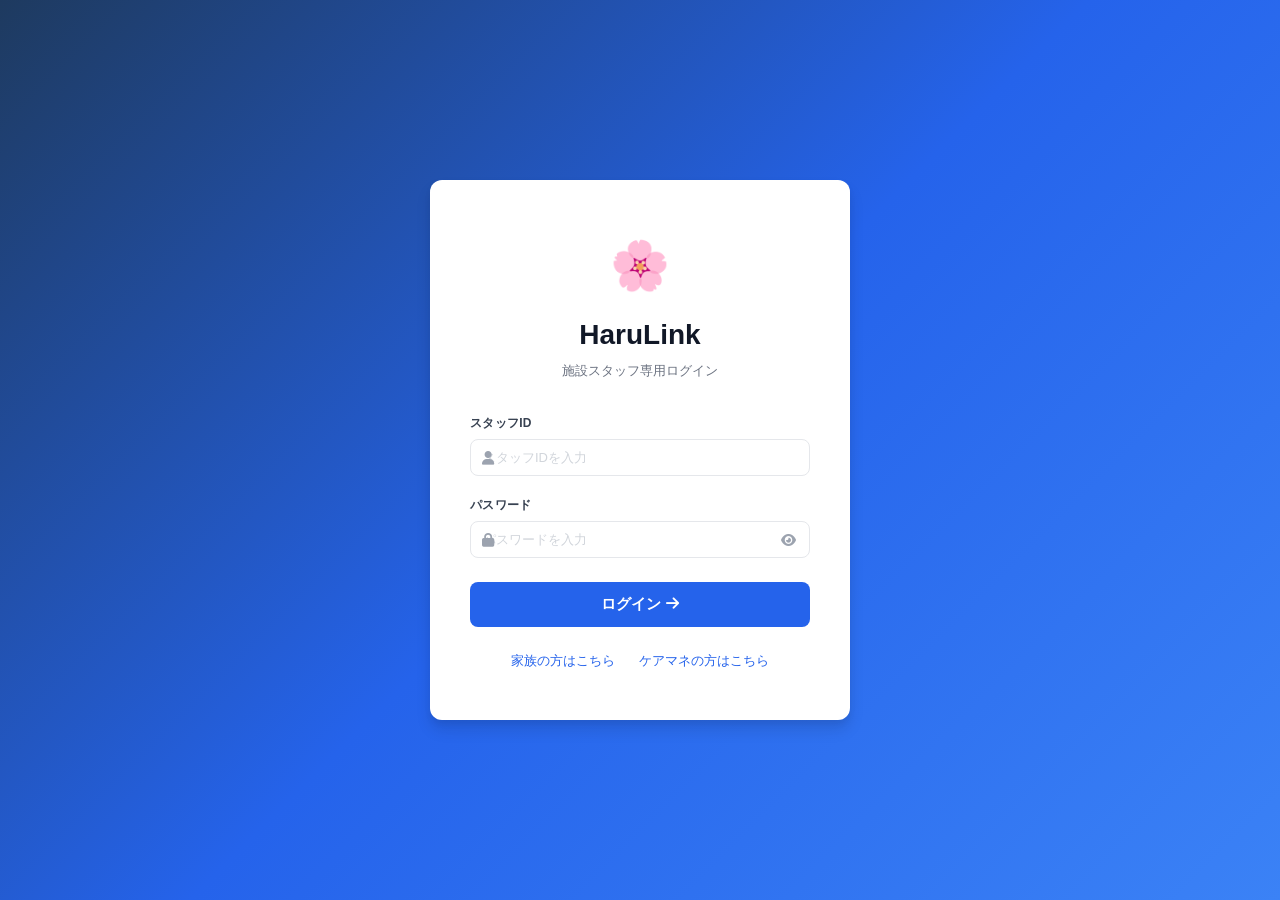
==== commit 5c7ad92a: "Change greeting from 'Hello' to 'Goodbye'" ====
--- a/index.html
+++ b/index.html
@@ -3,55 +3,53 @@
 <head>
   <meta charset="UTF-8">
   <meta name="viewport" content="width=device-width, initial-scale=1.0">
-  <title>HaruLink - æ½è¨­ç®¡çã·ã¹ãã </title>
+  <title>HaruLink - 施設管理システム</title>
   <link rel="stylesheet" href="style.css">
   <link rel="stylesheet" href="https://cdnjs.cloudflare.com/ajax/libs/font-awesome/6.4.0/css/all.min.css">
 </head>
 <body class="staff-body">
 
-  <!-- ã­ã°ã¤ã³ç»é¢ -->
+  <!-- ログイン画面 -->
   <div id="login-screen" class="login-screen">
     <div class="login-card">
       <div class="login-logo">
-        <span class="logo-icon">ð¸</span>
+        <span class="logo-icon">🌸</span>
         <h1>HaruLink</h1>
-        <p>æ½è¨­ã¹ã¿ããå°ç¨ã­ã°ã¤ã³</p>
+        <p>施設スタッフ専用ログイン</p>
       </div>
       <form id="login-form" class="login-form">
         <div class="form-group">
-          <label>ã¹ã¿ããID</label>
+          <label>スタッフID</label>
           <div class="input-icon-wrap">
             <i class="fa fa-user"></i>
-            <input type="text" id="login-id" placeholder="ã¹ã¿ããIDãå-¥å" required>
-          </div>
-        </div>
-        <div class="form-group">
-          <label>ãã¹ã¯ã¼ã</label>
+            <input type="text" id="login-id" placeholder="スタッフIDを入力" required>
+          </div>
+        </div>
+        <div class="form-group">
+          <label>パスワード</label>
           <div class="input-icon-wrap">
             <i class="fa fa-lock"></i>
-            <input type="password" id="login-pass" placeholder="ãã¹ã¯ã¼ããå-¥å" required>
+            <input type="password" id="login-pass" placeholder="パスワードを入力" required>
             <button type="button" class="toggle-pass" onclick="togglePass('login-pass')"><i class="fa fa-eye"></i></button>
           </div>
         </div>
-        <div id="login-error" class="login-error" style="display:none">IDã¾ãã¯ãã¹ã¯ã¼ããæ­£ããããã¾ãã</div>
-        <button type="submit" class="btn-login">ã­ã°ã¤ã³ <i class="fa fa-arrow-right"></i></button>
+        <div id="login-error" class="login-error" style="display:none">IDまたはパスワードが正しくありません</div>
+        <button type="submit" class="btn-login">ログイン <i class="fa fa-arrow-right"></i></button>
       </form>
       <div class="login-links">
-        <a href="family.html">å®¶æã®æ¹ã¯ãã¡ã</a>
-        <a href="caremanager.html">ã±ã¢ããã®æ¹ã¯ãã¡ã</a>
-      </div>
-    </div>
-  </div>
-
-  <!-- ã¡ã¤ã³ã¢ããª -->
+        <a href="family.html">家族の方はこちら</a>
+        <a href="caremanager.html">ケアマネの方はこちら</a>
+      </div>
+    </div>
+  </div>
+
+  <!-- メインアプリ -->
   <div id="app" class="app" style="display:none">
 
-    <!-- ãµã¤ããã¼ -->
+    <!-- サイドバー -->
     <aside class="sidebar" id="sidebar">
       <div class="sidebar-header">
-        <span class="logo-icon">ð¸</span>
+        <span class="logo-icon">🌸</span>
         <span class="logo-text">HaruLink</span>
         <button class="sidebar-toggle" id="sidebar-toggle" onclick="toggleSidebar()"><i class="fa fa-chevron-left"></i></button>
       </div>
@@ -59,86 +57,85 @@
       <div class="staff-info-bar">
         <div class="staff-avatar" id="staff-avatar">S</div>
         <div class="staff-detail">
-          <div class="staff-name" id="staff-name-display">ã¹ã¿ããå</div>
-          <div class="staff-role-badge" id="staff-role-badge">ä¸è¬è·å¡</div>
+          <div class="staff-name" id="staff-name-display">スタッフ名</div>
+          <div class="staff-role-badge" id="staff-role-badge">一般職員</div>
         </div>
       </div>
 
       <nav class="sidebar-nav">
-        <div class="nav-section-label">ã¡ã¤ã³</div>
+        <div class="nav-section-label">メイン</div>
         <a class="nav-item active" data-page="dashboard" onclick="showPage('dashboard', this)">
-          <i class="fa fa-home"></i><span>ããã·ã¥ãã¼ã</span>
+          <i class="fa fa-home"></i><span>ダッシュボード</span>
         </a>
         <a class="nav-item" data-page="messages" onclick="showPage('messages', this)">
-          <i class="fa fa-comment-dots"></i><span>ã¡ãã»ã¼ã¸</span>
+          <i class="fa fa-comment-dots"></i><span>メッセージ</span>
           <span class="nav-badge" id="badge-messages" style="display:none">0</span>
         </a>
         <a class="nav-item" data-page="visits" onclick="showPage('visits', this)">
-          <i class="fa fa-calendar-check"></i><span>é¢ä¼äºç´</span>
+          <i class="fa fa-calendar-check"></i><span>面会予約</span>
           <span class="nav-badge" id="badge-visits" style="display:none">0</span>
         </a>
         <a class="nav-item" data-page="caremanager-msg" onclick="showPage('caremanager-msg', this)">
-          <i class="fa fa-briefcase-medical"></i><span>ã±ã¢ããé£çµ¡</span>
-        </a>
-
-        <div class="nav-section-label nav-admin-only">æ½è¨­ç®¡ç</div>
+          <i class="fa fa-briefcase-medical"></i><span>ケアマネ連絡</span>
+        </a>
+
+        <div class="nav-section-label nav-admin-only">施設管理</div>
         <a class="nav-item nav-admin-only" data-page="broadcast" onclick="showPage('broadcast', this)">
-          <i class="fa fa-bullhorn"></i><span>ä¸æéç¥</span>
+          <i class="fa fa-bullhorn"></i><span>一斉通知</span>
         </a>
         <a class="nav-item nav-admin-only" data-page="suspend" onclick="showPage('suspend', this)">
-          <i class="fa fa-ban"></i><span>é¢ä¼ä¸­æ­¢è¨­å®</span>
-        </a>
-
-        <div class="nav-section-label nav-admin-only">ãã¹ã¿ç®¡ç</div>
+          <i class="fa fa-ban"></i><span>面会中止設定</span>
+        </a>
+
+        <div class="nav-section-label nav-admin-only">マスタ管理</div>
         <a class="nav-item nav-admin-only" data-page="residents" onclick="showPage('residents', this)">
-          <i class="fa fa-users"></i><span>å©ç¨è-ç®¡ç</span>
+          <i class="fa fa-users"></i><span>利用者管理</span>
         </a>
         <a class="nav-item nav-admin-only" data-page="families" onclick="showPage('families', this)">
-          <i class="fa fa-heart"></i><span>å®¶æç®¡ç</span>
+          <i class="fa fa-heart"></i><span>家族管理</span>
         </a>
         <a class="nav-item nav-admin-only" data-page="caremanagers" onclick="showPage('caremanagers', this)">
-          <i class="fa fa-id-card"></i><span>ã±ã¢ããç®¡ç</span>
+          <i class="fa fa-id-card"></i><span>ケアマネ管理</span>
         </a>
         <a class="nav-item nav-admin-only" data-page="staff" onclick="showPage('staff', this)">
-          <i class="fa fa-user-nurse"></i><span>ã¹ã¿ããç®¡ç</span>
+          <i class="fa fa-user-nurse"></i><span>スタッフ管理</span>
         </a>
       </nav>
 
       <div class="sidebar-footer">
         <button class="btn-logout" onclick="logout()">
-          <i class="fa fa-sign-out-alt"></i><span>ã­ã°ã¢ã¦ã</span>
+          <i class="fa fa-sign-out-alt"></i><span>ログアウト</span>
         </button>
       </div>
     </aside>
 
-    <!-- ã¡ã¤ã³ã³ã³ãã³ã -->
+    <!-- メインコンテンツ -->
     <main class="main-content" id="main-content">
 
-      <!-- ããããã¼ -->
+      <!-- トップバー -->
       <header class="topbar">
         <div class="topbar-left">
           <button class="mobile-menu-btn" onclick="toggleSidebar()"><i class="fa fa-bars"></i></button>
           <div class="breadcrumb">
             <span class="breadcrumb-app">HaruLink</span>
             <i class="fa fa-chevron-right"></i>
-            <span class="page-title" id="page-title">ããã·ã¥ãã¼ã</span>
+            <span class="page-title" id="page-title">ダッシュボード</span>
           </div>
         </div>
         <div class="topbar-right">
           <div class="topbar-date" id="topbar-date"></div>
-          <button class="topbar-icon-btn" onclick="loadAll()" title="ãã¼ã¿æ´æ°">
+          <button class="topbar-icon-btn" onclick="loadAll()" title="データ更新">
             <i class="fa fa-sync-alt"></i>
           </button>
         </div>
       </header>
 
-      <!-- ã­ã¼ãã£ã³ã° -->
+      <!-- ローディング -->
       <div class="loading-overlay" id="loading-overlay" style="display:none">
         <div class="spinner"></div>
       </div>
 
-      <!-- ========== ããã·ã¥ãã¼ã ========== -->
+      <!-- ========== ダッシュボード ========== -->
       <div class="page active" id="page-dashboard">
         <div class="dashboard-greeting" id="dashboard-greeting"></div>
 
@@ -146,33 +143,32 @@
           <div class="kpi-card" style="--kpi-color:#3B82F6">
             <div class="kpi-icon"><i class="fa fa-comment-dots"></i></div>
             <div class="kpi-body">
-              <div class="kpi-value" id="kpi-unread">â</div>
-              <div class="kpi-label">æªèª­ã¡ãã»ã¼ã¸</div>
+              <div class="kpi-value" id="kpi-unread">—</div>
+              <div class="kpi-label">未読メッセージ</div>
             </div>
             <div class="kpi-arrow" onclick="showPage('messages',null)"><i class="fa fa-chevron-right"></i></div>
           </div>
           <div class="kpi-card" style="--kpi-color:#F59E0B">
             <div class="kpi-icon"><i class="fa fa-calendar-check"></i></div>
             <div class="kpi-body">
-              <div class="kpi-value" id="kpi-pending-visits">â</div>
-              <div class="kpi-label">é¢ä¼ç³è«ä¸­</div>
+              <div class="kpi-value" id="kpi-pending-visits">—</div>
+              <div class="kpi-label">面会申請中</div>
             </div>
             <div class="kpi-arrow" onclick="showPage('visits',null)"><i class="fa fa-chevron-right"></i></div>
           </div>
           <div class="kpi-card" style="--kpi-color:#10B981">
             <div class="kpi-icon"><i class="fa fa-users"></i></div>
             <div class="kpi-body">
-              <div class="kpi-value" id="kpi-residents">â</div>
-              <div class="kpi-label">ç»é²å©ç¨è-æ°</div>
+              <div class="kpi-value" id="kpi-residents">—</div>
+              <div class="kpi-label">登録利用者数</div>
             </div>
             <div class="kpi-arrow" onclick="showPage('residents',null)"><i class="fa fa-chevron-right"></i></div>
           </div>
           <div class="kpi-card" style="--kpi-color:#8B5CF6">
             <div class="kpi-icon"><i class="fa fa-calendar-day"></i></div>
             <div class="kpi-body">
-              <div class="kpi-value" id="kpi-today-visits">â</div>
-              <div class="kpi-label">æ¬æ¥ã®é¢ä¼</div>
+              <div class="kpi-value" id="kpi-today-visits">—</div>
+              <div class="kpi-label">本日の面会</div>
             </div>
             <div class="kpi-arrow" onclick="showPage('visits',null)"><i class="fa fa-chevron-right"></i></div>
           </div>
@@ -181,288 +177,259 @@
         <div class="dashboard-panels">
           <div class="panel">
             <div class="panel-header">
-              <span><i class="fa fa-comment-dots"></i> ææ°ã¡ãã»ã¼ã¸</span>
-              <button class="btn-link" onclick="showPage('messages',null)">ãã¹ã¦è¦ã <i class="fa fa-arrow-right"></i></button>
+              <span><i class="fa fa-comment-dots"></i> 最新メッセージ</span>
+              <button class="btn-link" onclick="showPage('messages',null)">すべて見る <i class="fa fa-arrow-right"></i></button>
             </div>
             <div class="panel-body" id="dashboard-messages">
-              <div class="empty-state"><i class="fa fa-inbox"></i><p>ã¡ãã»ã¼ã¸ã¯ããã¾ãã</p></div>
+              <div class="empty-state"><i class="fa fa-inbox"></i><p>メッセージはありません</p></div>
             </div>
           </div>
           <div class="panel">
             <div class="panel-header">
-              <span><i class="fa fa-calendar-check"></i> ç³è«ä¸­ã®é¢ä¼äºç´</span>
-              <button class="btn-link" onclick="showPage('visits',null)">ãã¹ã¦è¦ã <i class="fa fa-arrow-right"></i></button>
+              <span><i class="fa fa-calendar-check"></i> 申請中の面会予約</span>
+              <button class="btn-link" onclick="showPage('visits',null)">すべて見る <i class="fa fa-arrow-right"></i></button>
             </div>
             <div class="panel-body" id="dashboard-visits">
-              <div class="empty-state"><i class="fa fa-calendar"></i><p>ç³è«ä¸­ã®äºç´ã¯ããã¾ãã</p></div>
-            </div>
-          </div>
-        </div>
-      </div>
-
-      <!-- ========== ã¡ãã»ã¼ã¸ ========== -->
+              <div class="empty-state"><i class="fa fa-calendar"></i><p>申請中の予約はありません</p></div>
+            </div>
+          </div>
+        </div>
+      </div>
+
+      <!-- ========== メッセージ ========== -->
       <div class="page" id="page-messages">
         <div class="page-header">
-          <h2><i class="fa fa-comment-dots"></i> ã¡ãã»ã¼ã¸</h2>
+          <h2><i class="fa fa-comment-dots"></i> メッセージ</h2>
           <button class="btn-primary" onclick="openModal('modal-send-message')">
-            <i class="fa fa-plus"></i> æ°è¦ã¡ãã»ã¼ã¸
+            <i class="fa fa-plus"></i> 新規メッセージ
           </button>
         </div>
         <div class="filter-bar">
           <div class="search-wrap">
             <i class="fa fa-search"></i>
-            <input type="text" class="search-input" id="msg-search" placeholder="éä¿¡è-ã»åä¿¡è-ã»å-å®¹ã§æ¤ç´¢..." oninput="filterMessages()">
+            <input type="text" class="search-input" id="msg-search" placeholder="送信者・受信者・内容で検索..." oninput="filterMessages()">
           </div>
           <select class="filter-select" id="msg-filter" onchange="filterMessages()">
-            <option value="">ãã¹ã¦</option>
-            <option value="æªèª­">æªèª­ã®ã¿</option>
+            <option value="">すべて</option>
+            <option value="未読">未読のみ</option>
           </select>
         </div>
         <div class="table-wrap">
           <table class="data-table">
             <thead>
               <tr>
-                <th style="width:60px">ç¶æ-</th>
-                <th>éä¿¡è-</th>
-                <th>åä¿¡è-</th>
-                <th>å-å®¹</th>
-                <th style="width:150px">éä¿¡æ¥æ</th>
+                <th style="width:60px">状態</th>
+                <th>送信者</th>
+                <th>受信者</th>
+                <th>内容</th>
+                <th style="width:150px">送信日時</th>
               </tr>
             </thead>
             <tbody id="messages-tbody">
-              <tr><td colspan="5" class="table-empty">èª­ã¿è¾¼ã¿ä¸­...</td></tr>
-            </tbody>
-          </table>
-        </div>
-      </div>
-
-      <!-- ========== é¢ä¼äºç´ ========== -->
+              <tr><td colspan="5" class="table-empty">読み込み中...</td></tr>
+            </tbody>
+          </table>
+        </div>
+      </div>
+
+      <!-- ========== 面会予約 ========== -->
       <div class="page" id="page-visits">
         <div class="page-header">
-          <h2><i class="fa fa-calendar-check"></i> é¢ä¼äºç´ç®¡ç</h2>
+          <h2><i class="fa fa-calendar-check"></i> 面会予約管理</h2>
         </div>
         <div class="filter-bar">
           <div class="search-wrap">
             <i class="fa fa-search"></i>
-            <input type="text" class="search-input" id="visit-search" placeholder="ç³è«è-ã»å©ç¨è-åã§æ¤ç´¢..." oninput="filterVisits()">
+            <input type="text" class="search-input" id="visit-search" placeholder="申請者・利用者名で検索..." oninput="filterVisits()">
           </div>
           <select class="filter-select" id="visit-filter" onchange="filterVisits()">
-            <option value="">ãã¹ã¦</option>
-            <option value="ç³è«ä¸­">ç³è«ä¸­</option>
-            <option value="æ¿èª">æ¿èªæ¸</option>
-            <option value="å´ä¸">å´ä¸</option>
+            <option value="">すべて</option>
+            <option value="申請中">申請中</option>
+            <option value="承認">承認済</option>
+            <option value="却下">却下</option>
           </select>
         </div>
         <div class="table-wrap">
           <table class="data-table">
             <thead>
               <tr>
-                <th style="width:90px">ã¹ãã¼ã¿ã¹</th>
-                <th>ç³è«è-</th>
-                <th>å©ç¨è-å</th>
-                <th>å¸ææ¥</th>
-                <th>å¸ææé</th>
-                <th style="width:40px">äººæ°</th>
-                <th>ç®ç</th>
-                <th style="width:150px">ç³è«æ¥æ</th>
-                <th style="width:140px">æä½</th>
+                <th style="width:90px">ステータス</th>
+                <th>申請者</th>
+                <th>利用者名</th>
+                <th>希望日</th>
+                <th>希望時間</th>
+                <th style="width:40px">人数</th>
+                <th>目的</th>
+                <th style="width:150px">申請日時</th>
+                <th style="width:140px">操作</th>
               </tr>
             </thead>
             <tbody id="visits-tbody">
-              <tr><td colspan="9" class="table-empty">èª­ã¿è¾¼ã¿ä¸­...</td></tr>
-            </tbody>
-          </table>
-        </div>
-      </div>
-
-      <!-- ========== ã±ã¢ããé£çµ¡ ========== -->
+              <tr><td colspan="9" class="table-empty">読み込み中...</td></tr>
+            </tbody>
+          </table>
+        </div>
+      </div>
+
+      <!-- ========== ケアマネ連絡 ========== -->
       <div class="page" id="page-caremanager-msg">
         <div class="page-header">
-          <h2><i class="fa fa-briefcase-medical"></i> ã±ã¢ããé£çµ¡</h2>
+          <h2><i class="fa fa-briefcase-medical"></i> ケアマネ連絡</h2>
           <button class="btn-primary" onclick="openModal('modal-caremanager-msg')">
-            <i class="fa fa-plus"></i> æ°è¦é£çµ¡
+            <i class="fa fa-plus"></i> 新規連絡
           </button>
         </div>
         <div class="table-wrap">
           <table class="data-table">
             <thead>
               <tr>
-                <th style="width:60px">ç¶æ-</th>
-                <th>ã±ã¢ããå</th>
-                <th>ä»¶å</th>
-                <th>å-å®¹</th>
-                <th style="width:150px">éä¿¡æ¥æ</th>
+                <th style="width:60px">状態</th>
+                <th>ケアマネ名</th>
+                <th>件名</th>
+                <th>内容</th>
+                <th style="width:150px">送信日時</th>
               </tr>
             </thead>
             <tbody id="caremanager-msg-tbody">
-              <tr><td colspan="5" class="table-empty">èª­ã¿è¾¼ã¿ä¸­...</td></tr>
-            </tbody>
-          </table>
-        </div>
-      </div>
-
-      <!-- ========== ä¸æéç¥ï¼ç®¡çè-ã®ã¿ï¼ ========== -->
+              <tr><td colspan="5" class="table-empty">読み込み中...</td></tr>
+            </tbody>
+          </table>
+        </div>
+      </div>
+
+      <!-- ========== 一斉通知（管理者のみ） ========== -->
       <div class="page" id="page-broadcast">
         <div class="page-header">
-          <h2><i class="fa fa-bullhorn"></i> ä¸æéç¥</h2>
+          <h2><i class="fa fa-bullhorn"></i> 一斉通知</h2>
           <button class="btn-primary" onclick="openModal('modal-broadcast')">
-            <i class="fa fa-plus"></i> æ°è¦éç¥ä½æ
-          </button>
-        </div>
-        <div class="table-wrap">
-          <table class="data-table">
-            <thead>
-              <tr><th>ã¿ã¤ãã«</th><th>å¯¾è±¡</th><th style="width:150px">éä¿¡æ¥æ</th><th>æ¬æ</th></tr>
+            <i class="fa fa-plus"></i> 新規通知作成
+          </button>
+        </div>
+        <div class="table-wrap">
+          <table class="data-table">
+            <thead>
+              <tr><th>タイトル</th><th>対象</th><th style="width:150px">送信日時</th><th>本文</th></tr>
             </thead>
             <tbody id="broadcast-tbody">
-              <tr><td colspan="4" class="table-empty">èª­ã¿è¾¼ã¿ä¸­...</td></tr>
-            </tbody>
-          </table>
-        </div>
-      </div>
-
-      <!-- ========== é¢ä¼ä¸­æ­¢è¨­å®ï¼ç®¡çè-ã®ã¿ï¼ ========== -->
+              <tr><td colspan="4" class="table-empty">読み込み中...</td></tr>
+            </tbody>
+          </table>
+        </div>
+      </div>
+
+      <!-- ========== 面会中止設定（管理者のみ） ========== -->
       <div class="page" id="page-suspend">
         <div class="page-header">
-          <h2><i class="fa fa-ban"></i> é¢ä¼ä¸­æ­¢è¨­å®</h2>
+          <h2><i class="fa fa-ban"></i> 面会中止設定</h2>
           <button class="btn-primary" onclick="openModal('modal-suspend')">
-            <i class="fa fa-plus"></i> æ°è¦è¨­å®
-          </button>
-        </div>
-        <div class="table-wrap">
-          <table class="data-table">
-            <thead>
-              <tr><th>éå§æ¥</th><th>çµäºæ¥</th><th>çç±</th><th style="width:150px">è¨­å®æ¥æ</th></tr>
+            <i class="fa fa-plus"></i> 新規設定
+          </button>
+        </div>
+        <div class="table-wrap">
+          <table class="data-table">
+            <thead>
+              <tr><th>開始日</th><th>終了日</th><th>理由</th><th style="width:150px">設定日時</th></tr>
             </thead>
             <tbody id="suspend-tbody">
-              <tr><td colspan="4" class="table-empty">èª­ã¿è¾¼ã¿ä¸­...</td></tr>
-            </tbody>
-          </table>
-        </div>
-      </div>
-
-      <!-- ========== å©ç¨è-ç®¡çï¼ç®¡çè-ã®ã¿ï¼ ========== -->
+              <tr><td colspan="4" class="table-empty">読み込み中...</td></tr>
+            </tbody>
+          </table>
+        </div>
+      </div>
+
+      <!-- ========== 利用者管理（管理者のみ） ========== -->
       <div class="page" id="page-residents">
         <div class="page-header">
-          <h2><i class="fa fa-users"></i> å©ç¨è-ç®¡ç</h2>
+          <h2><i class="fa fa-users"></i> 利用者管理</h2>
           <button class="btn-primary" onclick="openModal('modal-add-resident')">
-            <i class="fa fa-plus"></i> å©ç¨è-ç»é²
+            <i class="fa fa-plus"></i> 利用者登録
           </button>
         </div>
         <div class="filter-bar">
           <div class="search-wrap">
             <i class="fa fa-search"></i>
-            <input type="text" class="search-input" id="resident-search" placeholder="æ°åã»é¨å±çªå·ã§æ¤ç´¢..." oninput="filterResidents()">
-          </div>
-        </div>
-        <div class="table-wrap">
-          <table class="data-table">
-            <thead>
-              <tr><th>å©ç¨è-ID</th><th>æ°å</th><th>é¨å±çªå·</th><th>å-¥å±-æ¥</th><th>æ-å½ã¹ã¿ãã</th><th style="width:100px">æä½</th></tr>
+            <input type="text" class="search-input" id="resident-search" placeholder="氏名・部屋番号で検索..." oninput="filterResidents()">
+          </div>
+        </div>
+        <div class="table-wrap">
+          <table class="data-table">
+            <thead>
+              <tr><th>利用者ID</th><th>氏名</th><th>部屋番号</th><th>入居日</th><th>担当スタッフ</th><th style="width:100px">操作</th></tr>
             </thead>
             <tbody id="residents-tbody">
-              <tr><td colspan="6" class="table-empty">èª­ã¿è¾¼ã¿ä¸­...</td></tr>
-            </tbody>
-          </table>
-        </div>
-      </div>
-
-      <!-- ========== å®¶æç®¡çï¼ç®¡çè-ã®ã¿ï¼ ========== -->
+              <tr><td colspan="6" class="table-empty">読み込み中...</td></tr>
+            </tbody>
+          </table>
+        </div>
+      </div>
+
+      <!-- ========== 家族管理（管理者のみ） ========== -->
       <div class="page" id="page-families">
         <div class="page-header">
-          <h2><i class="fa fa-heart"></i> å®¶æç®¡ç</h2>
+          <h2><i class="fa fa-heart"></i> 家族管理</h2>
           <button class="btn-primary" onclick="openModal('modal-add-family')">
-            <i class="fa fa-plus"></i> å®¶æç»é²
+            <i class="fa fa-plus"></i> 家族登録
           </button>
         </div>
         <div class="filter-bar">
           <div class="search-wrap">
             <i class="fa fa-search"></i>
-            <input type="text" class="search-input" id="family-search" placeholder="æ°åã»å©ç¨è-åã§æ¤ç´¢..." oninput="filterFamilies()">
-          </div>
-        </div>
-        <div class="table-wrap">
-          <table class="data-table">
-            <thead>
-              <tr><th>å®¶æID</th><th>æ°å</th><th>ç¶æ</th><th>å©ç¨è-å</th><th>ã¡ã¼ã«</th><th>ãã¹ã¯ã¼ã</th><th style="width:100px">æä½</th></tr>
+            <input type="text" class="search-input" id="family-search" placeholder="氏名・利用者名で検索..." oninput="filterFamilies()">
+          </div>
+        </div>
+        <div class="table-wrap">
+          <table class="data-table">
+            <thead>
+              <tr><th>家族ID</th><th>氏名</th><th>続柄</th><th>利用者名</th><th>メール</th><th>パスワード</th><th style="width:100px">操作</th></tr>
             </thead>
             <tbody id="families-tbody">
-              <tr><td colspan="7" class="table-empty">èª­ã¿è¾¼ã¿ä¸­...</td></tr>
-            </tbody>
-          </table>
-        </div>
-      </div>
-
-      <!-- ========== ã±ã¢ããç®¡çï¼ç®¡çè-ã®ã¿ï¼ ========== -->
+              <tr><td colspan="7" class="table-empty">読み込み中...</td></tr>
+            </tbody>
+          </table>
+        </div>
+      </div>
+
+      <!-- ========== ケアマネ管理（管理者のみ） ========== -->
       <div class="page" id="page-caremanagers">
         <div class="page-header">
-          <h2><i class="fa fa-id-card"></i> ã±ã¢ããç®¡ç</h2>
+          <h2><i class="fa fa-id-card"></i> ケアマネ管理</h2>
           <button class="btn-primary" onclick="openModal('modal-add-caremanager')">
-            <i class="fa fa-plus"></i> ã±ã¢ããç»é²
+            <i class="fa fa-plus"></i> ケアマネ登録
           </button>
         </div>
         <div class="filter-bar">
           <div class="search-wrap">
             <i class="fa fa-search"></i>
-            <input type="text" class="search-input" id="cm-search" placeholder="æ°åã»æå±ã§æ¤ç´¢..." oninput="filterCareManagers()">
-          </div>
-        </div>
-        <div class="table-wrap">
-          <table class="data-table">
-            <thead>
-              <tr><th>ã±ã¢ããID</th><th>æ°å</th><th>æå±</th><th>ã¡ã¼ã«</th><th>ãã¹ã¯ã¼ã</th><th style="width:100px">æä½</th></tr>
+            <input type="text" class="search-input" id="cm-search" placeholder="氏名・所属で検索..." oninput="filterCareManagers()">
+          </div>
+        </div>
+        <div class="table-wrap">
+          <table class="data-table">
+            <thead>
+              <tr><th>ケアマネID</th><th>氏名</th><th>所属</th><th>メール</th><th>パスワード</th><th style="width:100px">操作</th></tr>
             </thead>
             <tbody id="caremanagers-tbody">
-              <tr><td colspan="6" class="table-empty">èª­ã¿è¾¼ã¿ä¸­...</td></tr>
-            </tbody>
-          </table>
-        </div>
-      </div>
-
-      <!-- ========== ã¹ã¿ããç®¡çï¼ç®¡çè-ã®ã¿ï¼ ========== -->
+              <tr><td colspan="6" class="table-empty">読み込み中...</td></tr>
+            </tbody>
+          </table>
+        </div>
+      </div>
+
+      <!-- ========== スタッフ管理（管理者のみ） ========== -->
       <div class="page" id="page-staff">
         <div class="page-header">
-          <h2><i class="fa fa-user-nurse"></i> ã¹ã¿ããç®¡ç</h2>
+          <h2><i class="fa fa-user-nurse"></i> スタッフ管理</h2>
           <button class="btn-primary" onclick="openModal('modal-add-staff')">
-            <i class="fa fa-plus"></i> ã¹ã¿ããç»é²
-          </button>
-        </div>
-        <div class="table-wrap">
-          <table class="data-table">
-            <thead>
-              <tr><th>ã¹ã¿ããID</th><th>æ°å</th><th>æ¨©é</th><th>æ-å½é¨é</th><th style="width:100px">æä½</th></tr>
+            <i class="fa fa-plus"></i> スタッフ登録
+          </button>
+        </div>
+        <div class="table-wrap">
+          <table class="data-table">
+            <thead>
+              <tr><th>スタッフID</th><th>氏名</th><th>権限</th><th>担当部門</th><th style="width:100px">操作</th></tr>
             </thead>
             <tbody id="staff-tbody">
-              <tr><td colspan="5" class="table-empty">èª­ã¿è¾¼ã¿ä¸­...</td></tr>
+              <tr><td colspan="5" class="table-empty">読み込み中...</td></tr>
             </tbody>
           </table>
         </div>
@@ -471,328 +438,300 @@
     </main>
   </div>
 
-  <!-- ========== ã¢ã¼ãã«ç¾¤ ========== -->
-
-  <!-- ã¡ãã»ã¼ã¸éä¿¡ -->
+  <!-- ========== モーダル群 ========== -->
+
+  <!-- メッセージ送信 -->
   <div class="modal-overlay" id="modal-send-message">
     <div class="modal">
       <div class="modal-header">
-        <h3><i class="fa fa-comment-dots"></i> æ°è¦ã¡ãã»ã¼ã¸</h3>
+        <h3><i class="fa fa-comment-dots"></i> 新規メッセージ</h3>
         <button class="modal-close" onclick="closeModal('modal-send-message')"><i class="fa fa-times"></i></button>
       </div>
       <div class="modal-body">
         <div class="form-group">
-          <label>åä¿¡è- <span class="required">*</span></label>
-          <input type="text" id="msg-receiver" placeholder="åä¿¡è-åãå-¥å">
-        </div>
-        <div class="form-group">
-          <label>ã¡ãã»ã¼ã¸å-å®¹ <span class="required">*</span></label>
-          <textarea id="msg-body" rows="5" placeholder="ã¡ãã»ã¼ã¸ãå-¥åãã¦ãã ãã"></textarea>
+          <label>受信者 <span class="required">*</span></label>
+          <input type="text" id="msg-receiver" placeholder="受信者名を入力">
+        </div>
+        <div class="form-group">
+          <label>メッセージ内容 <span class="required">*</span></label>
+          <textarea id="msg-body" rows="5" placeholder="メッセージを入力してください"></textarea>
         </div>
       </div>
       <div class="modal-footer">
-        <button class="btn-secondary" onclick="closeModal('modal-send-message')">ã­ã£ã³ã»ã«</button>
-        <button class="btn-primary" onclick="sendMessage()"><i class="fa fa-paper-plane"></i> éä¿¡</button>
-      </div>
-    </div>
-  </div>
-
-  <!-- ä¸æéç¥ -->
+        <button class="btn-secondary" onclick="closeModal('modal-send-message')">キャンセル</button>
+        <button class="btn-primary" onclick="sendMessage()"><i class="fa fa-paper-plane"></i> 送信</button>
+      </div>
+    </div>
+  </div>
+
+  <!-- 一斉通知 -->
   <div class="modal-overlay" id="modal-broadcast">
     <div class="modal">
       <div class="modal-header">
-        <h3><i class="fa fa-bullhorn"></i> ä¸æéç¥ä½æ</h3>
+        <h3><i class="fa fa-bullhorn"></i> 一斉通知作成</h3>
         <button class="modal-close" onclick="closeModal('modal-broadcast')"><i class="fa fa-times"></i></button>
       </div>
       <div class="modal-body">
         <div class="form-group">
-          <label>ã¿ã¤ãã« <span class="required">*</span></label>
-          <input type="text" id="bc-title" placeholder="éç¥ã¿ã¤ãã«ãå-¥å">
-        </div>
-        <div class="form-group">
-          <label>å¯¾è±¡</label>
+          <label>タイトル <span class="required">*</span></label>
+          <input type="text" id="bc-title" placeholder="通知タイトルを入力">
+        </div>
+        <div class="form-group">
+          <label>対象</label>
           <select id="bc-target">
-            <option value="å-¨å¡">å-¨å¡</option>
-            <option value="å®¶æ">å®¶æã®ã¿</option>
-            <option value="ã±ã¢ãã">ã±ã¢ããã®ã¿</option>
+            <option value="全員">全員</option>
+            <option value="家族">家族のみ</option>
+            <option value="ケアマネ">ケアマネのみ</option>
           </select>
         </div>
         <div class="form-group">
-          <label>æ¬æ <span class="required">*</span></label>
-          <textarea id="bc-body" rows="5" placeholder="éç¥å-å®¹ãå-¥åãã¦ãã ãã"></textarea>
+          <label>本文 <span class="required">*</span></label>
+          <textarea id="bc-body" rows="5" placeholder="通知内容を入力してください"></textarea>
         </div>
       </div>
       <div class="modal-footer">
-        <button class="btn-secondary" onclick="closeModal('modal-broadcast')">ã­ã£ã³ã»ã«</button>
-        <button class="btn-primary" onclick="sendBroadcast()"><i class="fa fa-bullhorn"></i> éä¿¡</button>
-      </div>
-    </div>
-  </div>
-
-  <!-- é¢ä¼ä¸­æ­¢è¨­å® -->
+        <button class="btn-secondary" onclick="closeModal('modal-broadcast')">キャンセル</button>
+        <button class="btn-primary" onclick="sendBroadcast()"><i class="fa fa-bullhorn"></i> 送信</button>
+      </div>
+    </div>
+  </div>
+
+  <!-- 面会中止設定 -->
   <div class="modal-overlay" id="modal-suspend">
     <div class="modal">
       <div class="modal-header">
-        <h3><i class="fa fa-ban"></i> é¢ä¼ä¸­æ­¢è¨­å®</h3>
+        <h3><i class="fa fa-ban"></i> 面会中止設定</h3>
         <button class="modal-close" onclick="closeModal('modal-suspend')"><i class="fa fa-times"></i></button>
       </div>
       <div class="modal-body">
         <div class="form-row">
           <div class="form-group">
-            <label>éå§æ¥ <span class="required">*</span></label>
+            <label>開始日 <span class="required">*</span></label>
             <input type="date" id="suspend-start">
           </div>
           <div class="form-group">
-            <label>çµäºæ¥ <span class="required">*</span></label>
+            <label>終了日 <span class="required">*</span></label>
             <input type="date" id="suspend-end">
           </div>
         </div>
         <div class="form-group">
-          <label>çç±</label>
-          <textarea id="suspend-reason" rows="3" placeholder="é¢ä¼ä¸­æ­¢ã®çç±ãå-¥åãã¦ãã ãã"></textarea>
+          <label>理由</label>
+          <textarea id="suspend-reason" rows="3" placeholder="面会中止の理由を入力してください"></textarea>
         </div>
       </div>
       <div class="modal-footer">
-        <button class="btn-secondary" onclick="closeModal('modal-suspend')">ã­ã£ã³ã»ã«</button>
-        <button class="btn-danger" onclick="setSuspend()"><i class="fa fa-ban"></i> è¨­å®ãã</button>
-      </div>
-    </div>
-  </div>
-
-  <!-- ã±ã¢ããé£çµ¡ -->
+        <button class="btn-secondary" onclick="closeModal('modal-suspend')">キャンセル</button>
+        <button class="btn-danger" onclick="setSuspend()"><i class="fa fa-ban"></i> 設定する</button>
+      </div>
+    </div>
+  </div>
+
+  <!-- ケアマネ連絡 -->
   <div class="modal-overlay" id="modal-caremanager-msg">
     <div class="modal">
       <div class="modal-header">
-        <h3><i class="fa fa-briefcase-medical"></i> ã±ã¢ããã¸ã®é£çµ¡</h3>
+        <h3><i class="fa fa-briefcase-medical"></i> ケアマネへの連絡</h3>
         <button class="modal-close" onclick="closeModal('modal-caremanager-msg')"><i class="fa fa-times"></i></button>
       </div>
       <div class="modal-body">
         <div class="form-group">
-          <label>éä¿¡å-ã±ã¢ãã <span class="required">*</span></label>
+          <label>送信先ケアマネ <span class="required">*</span></label>
           <select id="cm-msg-target">
-            <option value="">é¸æãã¦ãã ãã</option>
+            <option value="">選択してください</option>
           </select>
         </div>
         <div class="form-group">
-          <label>ä»¶å <span class="required">*</span></label>
-          <input type="text" id="cm-msg-subject" placeholder="ä»¶åãå-¥å">
-        </div>
-        <div class="form-group">
-          <label>æ¬æ <span class="required">*</span></label>
-          <textarea id="cm-msg-body" rows="5" placeholder="é£çµ¡å-å®¹ãå-¥åãã¦ãã ãã"></textarea>
+          <label>件名 <span class="required">*</span></label>
+          <input type="text" id="cm-msg-subject" placeholder="件名を入力">
+        </div>
+        <div class="form-group">
+          <label>本文 <span class="required">*</span></label>
+          <textarea id="cm-msg-body" rows="5" placeholder="連絡内容を入力してください"></textarea>
         </div>
       </div>
       <div class="modal-footer">
-        <button class="btn-secondary" onclick="closeModal('modal-caremanager-msg')">ã­ã£ã³ã»ã«</button>
-        <button class="btn-primary" onclick="sendCareManagerMsg()"><i class="fa fa-paper-plane"></i> éä¿¡</button>
-      </div>
-    </div>
-  </div>
-
-  <!-- å©ç¨è-ç»é² -->
+        <button class="btn-secondary" onclick="closeModal('modal-caremanager-msg')">キャンセル</button>
+        <button class="btn-primary" onclick="sendCareManagerMsg()"><i class="fa fa-paper-plane"></i> 送信</button>
+      </div>
+    </div>
+  </div>
+
+  <!-- 利用者登録 -->
   <div class="modal-overlay" id="modal-add-resident">
     <div class="modal">
       <div class="modal-header">
-        <h3><i class="fa fa-users"></i> å©ç¨è-ç»é²</h3>
+        <h3><i class="fa fa-users"></i> 利用者登録</h3>
         <button class="modal-close" onclick="closeModal('modal-add-resident')"><i class="fa fa-times"></i></button>
       </div>
       <div class="modal-body">
         <div class="form-row">
           <div class="form-group">
-            <label>æ°å <span class="required">*</span></label>
-            <input type="text" id="res-name" placeholder="å±±ç° å¤ªé">
-          </div>
-          <div class="form-group">
-            <label>é¨å±çªå· <span class="required">*</span></label>
+            <label>氏名 <span class="required">*</span></label>
+            <input type="text" id="res-name" placeholder="山田 太郎">
+          </div>
+          <div class="form-group">
+            <label>部屋番号 <span class="required">*</span></label>
             <input type="text" id="res-room" placeholder="101">
           </div>
         </div>
         <div class="form-row">
           <div class="form-group">
-            <label>å-¥å±-æ¥</label>
+            <label>入居日</label>
             <input type="date" id="res-date">
           </div>
           <div class="form-group">
-            <label>æ-å½ã¹ã¿ãã</label>
+            <label>担当スタッフ</label>
             <select id="res-staff">
-              <option value="">é¸æãã¦ãã ãã</option>
+              <option value="">選択してください</option>
             </select>
           </div>
         </div>
       </div>
       <div class="modal-footer">
-        <button class="btn-secondary" onclick="closeModal('modal-add-resident')">ã­ã£ã³ã»ã«</button>
-        <button class="btn-primary" onclick="addResident()"><i class="fa fa-save"></i> ç»é²</button>
-      </div>
-    </div>
-  </div>
-
-  <!-- å®¶æç»é² -->
+        <button class="btn-secondary" onclick="closeModal('modal-add-resident')">キャンセル</button>
+        <button class="btn-primary" onclick="addResident()"><i class="fa fa-save"></i> 登録</button>
+      </div>
+    </div>
+  </div>
+
+  <!-- 家族登録 -->
   <div class="modal-overlay" id="modal-add-family">
     <div class="modal modal-wide">
       <div class="modal-header">
-        <h3><i class="fa fa-heart"></i> å®¶æç»é²</h3>
+        <h3><i class="fa fa-heart"></i> 家族登録</h3>
         <button class="modal-close" onclick="closeModal('modal-add-family')"><i class="fa fa-times"></i></button>
       </div>
       <div class="modal-body">
         <div class="form-row">
           <div class="form-group">
-            <label>æ°å <span class="required">*</span></label>
-            <input type="text" id="fam-name" placeholder="å±±ç° è±å­">
-          </div>
-          <div class="form-group">
-            <label>ç¶æ <span class="required">*</span></label>
+            <label>氏名 <span class="required">*</span></label>
+            <input type="text" id="fam-name" placeholder="山田 花子">
+          </div>
+          <div class="form-group">
+            <label>続柄 <span class="required">*</span></label>
             <select id="fam-relation">
-              <option value="é·ç·">é·ç·</option>
-              <option value="é·å¥³">é·å¥³</option>
-              <option value="æ¬¡ç·">æ¬¡ç·</option>
-              <option value="æ¬¡å¥³">æ¬¡å¥³</option>
-              <option value="é-å¶è-">é-å¶è-</option>
-              <option value="ãã®ä»">ãã®ä»</option>
+              <option value="長男">長男</option>
+              <option value="長女">長女</option>
+              <option value="次男">次男</option>
+              <option value="次女">次女</option>
+              <option value="配偶者">配偶者</option>
+              <option value="その他">その他</option>
             </select>
           </div>
         </div>
         <div class="form-group">
-          <label>å¯¾è±¡å©ç¨è- <span class="required">*</span></label>
+          <label>対象利用者 <span class="required">*</span></label>
           <select id="fam-resident">
-            <option value="">é¸æãã¦ãã ãã</option>
+            <option value="">選択してください</option>
           </select>
         </div>
         <div class="form-row">
           <div class="form-group">
-            <label>ãã¹ã¯ã¼ã <span class="required">*</span></label>
+            <label>パスワード <span class="required">*</span></label>
             <div class="input-with-btn">
-              <input type="text" id="fam-pass" placeholder="ãã¹ã¯ã¼ããè¨­å®">
-              <button type="button" class="btn-gen-pass" onclick="generatePass('fam-pass')"><i class="fa fa-random"></i> èªåçæ</button>
-            </div>
-          </div>
-          <div class="form-group">
-            <label>ã¡ã¼ã«ã¢ãã¬ã¹</label>
+              <input type="text" id="fam-pass" placeholder="パスワードを設定">
+              <button type="button" class="btn-gen-pass" onclick="generatePass('fam-pass')"><i class="fa fa-random"></i> 自動生成</button>
+            </div>
+          </div>
+          <div class="form-group">
+            <label>メールアドレス</label>
             <input type="email" id="fam-email" placeholder="example@mail.com">
           </div>
         </div>
       </div>
       <div class="modal-footer">
-        <button class="btn-secondary" onclick="closeModal('modal-add-family')">ã­ã£ã³ã»ã«</button>
-        <button class="btn-primary" onclick="addFamily()"><i class="fa fa-save"></i> ç»é²</button>
-      </div>
-    </div>
-  </div>
-
-  <!-- ã±ã¢ããç»é² -->
+        <button class="btn-secondary" onclick="closeModal('modal-add-family')">キャンセル</button>
+        <button class="btn-primary" onclick="addFamily()"><i class="fa fa-save"></i> 登録</button>
+      </div>
+    </div>
+  </div>
+
+  <!-- ケアマネ登録 -->
   <div class="modal-overlay" id="modal-add-caremanager">
     <div class="modal modal-wide">
       <div class="modal-header">
-        <h3><i class="fa fa-id-card"></i> ã±ã¢ããç»é²</h3>
+        <h3><i class="fa fa-id-card"></i> ケアマネ登録</h3>
         <button class="modal-close" onclick="closeModal('modal-add-caremanager')"><i class="fa fa-times"></i></button>
       </div>
       <div class="modal-body">
         <div class="form-row">
           <div class="form-group">
-            <label>æ°å <span class="required">*</span></label>
-            <input type="text" id="cm-name" placeholder="é´æ¨ ä¸é">
-          </div>
-          <div class="form-group">
-            <label>æå±äºæ¥­æ <span class="required">*</span></label>
-            <input type="text" id="cm-org" placeholder="ããã±ã¢ãã©ã³ã»ã³ã¿ã¼">
-          </div>
-        </div>
-        <div class="form-row">
-          <div class="form-group">
-            <label>ãã¹ã¯ã¼ã <span class="required">*</span></label>
+            <label>氏名 <span class="required">*</span></label>
+            <input type="text" id="cm-name" placeholder="鈴木 一郎">
+          </div>
+          <div class="form-group">
+            <label>所属事業所 <span class="required">*</span></label>
+            <input type="text" id="cm-org" placeholder="〇〇ケアプランセンター">
+          </div>
+        </div>
+        <div class="form-row">
+          <div class="form-group">
+            <label>パスワード <span class="required">*</span></label>
             <div class="input-with-btn">
-              <input type="text" id="cm-pass" placeholder="ãã¹ã¯ã¼ããè¨­å®">
-              <button type="button" class="btn-gen-pass" onclick="generatePass('cm-pass')"><i class="fa fa-random"></i> èªåçæ</button>
-            </div>
-          </div>
-          <div class="form-group">
-            <label>ã¡ã¼ã«ã¢ãã¬ã¹</label>
+              <input type="text" id="cm-pass" placeholder="パスワードを設定">
+              <button type="button" class="btn-gen-pass" onclick="generatePass('cm-pass')"><i class="fa fa-random"></i> 自動生成</button>
+            </div>
+          </div>
+          <div class="form-group">
+            <label>メールアドレス</label>
             <input type="email" id="cm-email" placeholder="example@mail.com">
           </div>
         </div>
       </div>
       <div class="modal-footer">
-        <button class="btn-secondary" onclick="closeModal('modal-add-caremanager')">ã­ã£ã³ã»ã«</button>
-        <button class="btn-primary" onclick="addCareManager()"><i class="fa fa-save"></i> ç»é²</button>
-      </div>
-    </div>
-  </div>
-
-  <!-- ã¹ã¿ããç»é² -->
+        <button class="btn-secondary" onclick="closeModal('modal-add-caremanager')">キャンセル</button>
+        <button class="btn-primary" onclick="addCareManager()"><i class="fa fa-save"></i> 登録</button>
+      </div>
+    </div>
+  </div>
+
+  <!-- スタッフ登録 -->
   <div class="modal-overlay" id="modal-add-staff">
     <div class="modal modal-wide">
       <div class="modal-header">
-        <h3><i class="fa fa-user-nurse"></i> ã¹ã¿ããç»é²</h3>
+        <h3><i class="fa fa-user-nurse"></i> スタッフ登録</h3>
         <button class="modal-close" onclick="closeModal('modal-add-staff')"><i class="fa fa-times"></i></button>
       </div>
       <div class="modal-body">
         <div class="form-row">
           <div class="form-group">
-            <label>ã¹ã¿ããID <span class="required">*</span></label>
+            <label>スタッフID <span class="required">*</span></label>
             <input type="text" id="st-id" placeholder="staff001">
           </div>
           <div class="form-group">
-            <label>æ°å <span class="required">*</span></label>
-            <input type="text" id="st-name" placeholder="ç°ä¸­ æ¬¡é">
-          </div>
-        </div>
-        <div class="form-row">
-          <div class="form-group">
-            <label>æ¨©é <span class="required">*</span></label>
+            <label>氏名 <span class="required">*</span></label>
+            <input type="text" id="st-name" placeholder="田中 次郎">
+          </div>
+        </div>
+        <div class="form-row">
+          <div class="form-group">
+            <label>権限 <span class="required">*</span></label>
             <select id="st-role">
-              <option value="ä¸è¬è·å¡">ä¸è¬è·å¡</option>
-              <option value="ç®¡çè-">ç®¡çè-</option>
+              <option value="一般職員">一般職員</option>
+              <option value="管理者">管理者</option>
             </select>
           </div>
           <div class="form-group">
-            <label>æ-å½é¨é</label>
-            <input type="text" id="st-dept" placeholder="ä»è­·é¨é">
-          </div>
-        </div>
-        <div class="form-group">
-          <label>ãã¹ã¯ã¼ã <span class="required">*</span></label>
+            <label>担当部門</label>
+            <input type="text" id="st-dept" placeholder="介護部門">
+          </div>
+        </div>
+        <div class="form-group">
+          <label>パスワード <span class="required">*</span></label>
           <div class="input-with-btn">
-            <input type="text" id="st-pass" placeholder="ãã¹ã¯ã¼ããè¨­å®">
-            <button type="button" class="btn-gen-pass" onclick="generatePass('st-pass')"><i class="fa fa-random"></i> èªåçæ</button>
+            <input type="text" id="st-pass" placeholder="パスワードを設定">
+            <button type="button" class="btn-gen-pass" onclick="generatePass('st-pass')"><i class="fa fa-random"></i> 自動生成</button>
           </div>
         </div>
       </div>
       <div class="modal-footer">
-        <button class="btn-secondary" onclick="closeModal('modal-add-staff')">ã­ã£ã³ã»ã«</button>
-        <button class="btn-primary" onclick="addStaff()"><i class="fa fa-save"></i> ç»é²</button>
-      </div>
-    </div>
-  </div>
-
-  <!-- ãã¼ã¹ãéç¥ã¨ãªã¢ -->
+        <button class="btn-secondary" onclick="closeModal('modal-add-staff')">キャンセル</button>
+        <button class="btn-primary" onclick="addStaff()"><i class="fa fa-save"></i> 登録</button>
+      </div>
+    </div>
+  </div>
+
+  <!-- トースト通知エリア -->
   <div id="toast-container"></div>
 
   <script src="app.js"></script>
--- a/style.css
+++ b/style.css
@@ -1,244 +1,538 @@
-* {
-  box-sizing: border-box;
-  margin: 0;
-  padding: 0;
-}
-
-body {
-  font-family: 'Hiragino Sans', 'Meiryo', sans-serif;
-  background: #F5FAF7;
-  color: #333;
-}
-
-/* ヘッダー */
-header {
-  background: #3A8A6E;
-  color: white;
-  padding: 16px 24px;
-}
-header h1 {
-  font-size: 22px;
-}
-header span {
+/* ============================================================
+   HaruLink - 統合スタイルシート
+   ============================================================ */
+
+:root {
+  --primary: #2563EB;
+  --primary-dark: #1D4ED8;
+  --primary-light: #EFF6FF;
+  --success: #10B981;
+  --warning: #F59E0B;
+  --danger: #EF4444;
+  --danger-light: #FEF2F2;
+  --gray-50: #F9FAFB;
+  --gray-100: #F3F4F6;
+  --gray-200: #E5E7EB;
+  --gray-300: #D1D5DB;
+  --gray-400: #9CA3AF;
+  --gray-500: #6B7280;
+  --gray-600: #4B5563;
+  --gray-700: #374151;
+  --gray-800: #1F2937;
+  --gray-900: #111827;
+  --sidebar-width: 240px;
+  --sidebar-collapsed: 64px;
+  --topbar-height: 60px;
+  --radius: 8px;
+  --radius-lg: 12px;
+  --shadow-sm: 0 1px 2px rgba(0,0,0,.05);
+  --shadow: 0 1px 3px rgba(0,0,0,.1), 0 1px 2px rgba(0,0,0,.06);
+  --shadow-md: 0 4px 6px rgba(0,0,0,.07), 0 2px 4px rgba(0,0,0,.05);
+  --shadow-lg: 0 10px 15px rgba(0,0,0,.1), 0 4px 6px rgba(0,0,0,.05);
+  --transition: .18s ease;
+}
+
+*, *::before, *::after { box-sizing: border-box; margin: 0; padding: 0; }
+html { font-size: 14px; }
+body { font-family: 'Hiragino Kaku Gothic ProN', 'Noto Sans JP', Meiryo, sans-serif; background: var(--gray-100); color: var(--gray-800); line-height: 1.6; }
+a { text-decoration: none; color: inherit; cursor: pointer; }
+button { cursor: pointer; font-family: inherit; border: none; background: none; }
+input, select, textarea { font-family: inherit; font-size: 14px; }
+textarea { resize: vertical; }
+
+/* ============================================================
+   ログイン画面（共通）
+   ============================================================ */
+.login-screen {
+  min-height: 100vh;
+  display: flex;
+  align-items: center;
+  justify-content: center;
+  background: linear-gradient(135deg, #1e3a5f 0%, #2563EB 50%, #3B82F6 100%);
+  padding: 24px;
+}
+.login-card {
+  background: #fff;
+  border-radius: var(--radius-lg);
+  box-shadow: var(--shadow-lg);
+  padding: 48px 40px;
+  width: 100%;
+  max-width: 420px;
+}
+.login-logo {
+  text-align: center;
+  margin-bottom: 32px;
+}
+.login-logo .logo-icon { font-size: 48px; }
+.login-logo h1 { font-size: 28px; font-weight: 700; color: var(--gray-900); margin-top: 8px; }
+.login-logo p { color: var(--gray-500); margin-top: 4px; font-size: 13px; }
+
+.login-form .form-group { margin-bottom: 20px; }
+.login-form label { display: block; font-size: 13px; font-weight: 600; color: var(--gray-700); margin-bottom: 6px; }
+.input-icon-wrap { position: relative; }
+.input-icon-wrap > i { position: absolute; left: 12px; top: 50%; transform: translateY(-50%); color: var(--gray-400); pointer-events: none; }
+.input-icon-wrap input { width: 100%; padding: 11px 40px; border: 1.5px solid var(--gray-300); border-radius: var(--radius); font-size: 14px; transition: border-color var(--transition), box-shadow var(--transition); }
+.input-icon-wrap input:focus { outline: none; border-color: var(--primary); box-shadow: 0 0 0 3px rgba(37,99,235,.15); }
+.toggle-pass { position: absolute; right: 10px; top: 50%; transform: translateY(-50%); background: none; border: none; color: var(--gray-400); padding: 4px; }
+.toggle-pass:hover { color: var(--gray-600); }
+
+.login-error { background: var(--danger-light); color: var(--danger); border-radius: var(--radius); padding: 10px 14px; font-size: 13px; margin-bottom: 16px; }
+.btn-login { width: 100%; background: var(--primary); color: #fff; border: none; border-radius: var(--radius); padding: 13px; font-size: 15px; font-weight: 600; transition: background var(--transition), transform var(--transition); margin-top: 4px; }
+.btn-login:hover { background: var(--primary-dark); transform: translateY(-1px); }
+.btn-login:active { transform: translateY(0); }
+.login-links { display: flex; justify-content: center; gap: 24px; margin-top: 24px; }
+.login-links a { font-size: 13px; color: var(--primary); }
+.login-links a:hover { text-decoration: underline; }
+
+/* ============================================================
+   アプリ全体レイアウト
+   ============================================================ */
+.app { display: flex; min-height: 100vh; }
+
+/* ============================================================
+   サイドバー
+   ============================================================ */
+.sidebar {
+  width: var(--sidebar-width);
+  background: var(--gray-900);
+  color: #fff;
+  display: flex;
+  flex-direction: column;
+  position: fixed;
+  top: 0; left: 0; bottom: 0;
+  z-index: 100;
+  transition: width var(--transition);
+  overflow: hidden;
+}
+.sidebar.collapsed { width: var(--sidebar-collapsed); }
+.sidebar.collapsed .logo-text,
+.sidebar.collapsed .staff-detail,
+.sidebar.collapsed .nav-item span,
+.sidebar.collapsed .nav-section-label,
+.sidebar.collapsed .btn-logout span { display: none; }
+.sidebar.collapsed .nav-item { justify-content: center; padding: 12px 0; }
+.sidebar.collapsed .nav-item i { margin: 0; }
+.sidebar.collapsed .sidebar-toggle i { transform: rotate(180deg); }
+
+.sidebar-header {
+  display: flex;
+  align-items: center;
+  gap: 10px;
+  padding: 20px 16px 16px;
+  border-bottom: 1px solid rgba(255,255,255,.08);
+  min-height: 64px;
+}
+.sidebar-header .logo-icon { font-size: 22px; flex-shrink: 0; }
+.logo-text { font-size: 18px; font-weight: 700; letter-spacing: .5px; flex: 1; }
+.sidebar-toggle { background: none; border: none; color: rgba(255,255,255,.5); padding: 4px; margin-left: auto; border-radius: 4px; transition: color var(--transition); flex-shrink: 0; }
+.sidebar-toggle:hover { color: #fff; }
+.sidebar-toggle i { transition: transform var(--transition); }
+
+.staff-info-bar {
+  display: flex;
+  align-items: center;
+  gap: 10px;
+  padding: 14px 16px;
+  background: rgba(255,255,255,.05);
+  border-bottom: 1px solid rgba(255,255,255,.08);
+}
+.staff-avatar {
+  width: 36px; height: 36px;
+  border-radius: 50%;
+  background: var(--primary);
+  display: flex; align-items: center; justify-content: center;
+  font-weight: 700; font-size: 15px;
+  flex-shrink: 0;
+}
+.staff-name { font-size: 13px; font-weight: 600; }
+.staff-role-badge {
+  display: inline-block;
+  font-size: 10px;
+  padding: 2px 8px;
+  border-radius: 20px;
+  background: rgba(37,99,235,.4);
+  color: #93C5FD;
+  margin-top: 2px;
+}
+.staff-role-badge.admin { background: rgba(234,179,8,.3); color: #FDE68A; }
+
+.sidebar-nav { flex: 1; padding: 12px 0; overflow-y: auto; overflow-x: hidden; }
+.sidebar-nav::-webkit-scrollbar { width: 4px; }
+.sidebar-nav::-webkit-scrollbar-track { background: transparent; }
+.sidebar-nav::-webkit-scrollbar-thumb { background: rgba(255,255,255,.1); border-radius: 2px; }
+
+.nav-section-label {
+  font-size: 10px;
+  font-weight: 700;
+  letter-spacing: 1px;
+  color: rgba(255,255,255,.3);
+  text-transform: uppercase;
+  padding: 16px 16px 4px;
+}
+.nav-item {
+  display: flex;
+  align-items: center;
+  gap: 10px;
+  padding: 10px 16px;
+  color: rgba(255,255,255,.65);
+  font-size: 13.5px;
+  font-weight: 500;
+  transition: background var(--transition), color var(--transition);
+  cursor: pointer;
+  position: relative;
+  border-radius: 0;
+}
+.nav-item:hover { background: rgba(255,255,255,.07); color: #fff; }
+.nav-item.active { background: rgba(37,99,235,.3); color: #fff; }
+.nav-item.active::before { content: ''; position: absolute; left: 0; top: 0; bottom: 0; width: 3px; background: var(--primary); border-radius: 0 2px 2px 0; }
+.nav-item i { width: 18px; text-align: center; flex-shrink: 0; font-size: 15px; }
+.nav-badge { margin-left: auto; background: var(--danger); color: #fff; font-size: 10px; font-weight: 700; padding: 1px 6px; border-radius: 10px; min-width: 18px; text-align: center; }
+
+.sidebar-footer { padding: 12px 8px; border-top: 1px solid rgba(255,255,255,.08); }
+.btn-logout { display: flex; align-items: center; gap: 10px; width: 100%; padding: 10px 10px; border-radius: var(--radius); color: rgba(255,255,255,.5); font-size: 13px; transition: background var(--transition), color var(--transition); }
+.btn-logout:hover { background: rgba(239,68,68,.15); color: #FCA5A5; }
+.btn-logout i { width: 18px; text-align: center; }
+
+/* ============================================================
+   メインコンテンツ
+   ============================================================ */
+.main-content {
+  margin-left: var(--sidebar-width);
+  flex: 1;
+  display: flex;
+  flex-direction: column;
+  min-height: 100vh;
+  transition: margin-left var(--transition);
+}
+.sidebar.collapsed ~ .main-content { margin-left: var(--sidebar-collapsed); }
+
+/* トップバー */
+.topbar {
+  position: sticky; top: 0; z-index: 50;
+  height: var(--topbar-height);
+  background: #fff;
+  border-bottom: 1px solid var(--gray-200);
+  display: flex;
+  align-items: center;
+  justify-content: space-between;
+  padding: 0 24px;
+  box-shadow: var(--shadow-sm);
+}
+.topbar-left { display: flex; align-items: center; gap: 16px; }
+.mobile-menu-btn { display: none; background: none; border: none; color: var(--gray-600); font-size: 18px; padding: 6px; }
+.breadcrumb { display: flex; align-items: center; gap: 8px; color: var(--gray-500); font-size: 13px; }
+.breadcrumb-app { font-weight: 700; color: var(--gray-900); }
+.breadcrumb i { font-size: 10px; }
+.page-title { color: var(--gray-600); }
+.topbar-right { display: flex; align-items: center; gap: 12px; }
+.topbar-date { font-size: 13px; color: var(--gray-500); }
+.topbar-icon-btn { background: none; border: none; color: var(--gray-400); font-size: 16px; padding: 6px 8px; border-radius: var(--radius); transition: color var(--transition), background var(--transition); }
+.topbar-icon-btn:hover { color: var(--primary); background: var(--primary-light); }
+
+/* ローディング */
+.loading-overlay { position: fixed; inset: 0; background: rgba(255,255,255,.7); display: flex; align-items: center; justify-content: center; z-index: 200; backdrop-filter: blur(2px); }
+.spinner { width: 40px; height: 40px; border: 3px solid var(--gray-200); border-top-color: var(--primary); border-radius: 50%; animation: spin .7s linear infinite; }
+@keyframes spin { to { transform: rotate(360deg); } }
+
+/* ページ */
+.page { display: none; padding: 24px; animation: fadeIn .2s ease; }
+.page.active { display: block; }
+@keyframes fadeIn { from { opacity: 0; transform: translateY(6px); } to { opacity: 1; transform: none; } }
+
+/* ============================================================
+   ダッシュボード
+   ============================================================ */
+.dashboard-greeting { font-size: 20px; font-weight: 700; color: var(--gray-900); margin-bottom: 20px; }
+
+.kpi-grid {
+  display: grid;
+  grid-template-columns: repeat(4, 1fr);
+  gap: 16px;
+  margin-bottom: 24px;
+}
+.kpi-card {
+  background: #fff;
+  border-radius: var(--radius-lg);
+  padding: 20px;
+  display: flex;
+  align-items: center;
+  gap: 16px;
+  box-shadow: var(--shadow);
+  border-left: 4px solid var(--kpi-color, var(--primary));
+  transition: box-shadow var(--transition), transform var(--transition);
+  position: relative;
+  overflow: hidden;
+}
+.kpi-card:hover { box-shadow: var(--shadow-md); transform: translateY(-2px); }
+.kpi-icon {
+  width: 48px; height: 48px;
+  background: color-mix(in srgb, var(--kpi-color, var(--primary)) 12%, white);
+  color: var(--kpi-color, var(--primary));
+  border-radius: var(--radius);
+  display: flex; align-items: center; justify-content: center;
+  font-size: 20px;
+  flex-shrink: 0;
+}
+.kpi-body { flex: 1; }
+.kpi-value { font-size: 28px; font-weight: 700; color: var(--gray-900); line-height: 1; }
+.kpi-label { font-size: 12px; color: var(--gray-500); margin-top: 4px; }
+.kpi-arrow { color: var(--gray-300); cursor: pointer; transition: color var(--transition); }
+.kpi-arrow:hover { color: var(--primary); }
+
+.dashboard-panels { display: grid; grid-template-columns: 1fr 1fr; gap: 16px; }
+.panel { background: #fff; border-radius: var(--radius-lg); box-shadow: var(--shadow); overflow: hidden; }
+.panel-header { display: flex; align-items: center; justify-content: space-between; padding: 16px 20px; border-bottom: 1px solid var(--gray-100); font-weight: 600; color: var(--gray-800); font-size: 14px; }
+.panel-header i { margin-right: 8px; color: var(--primary); }
+.panel-body { padding: 0; max-height: 320px; overflow-y: auto; }
+
+.dash-msg-item { display: flex; align-items: flex-start; gap: 12px; padding: 14px 20px; border-bottom: 1px solid var(--gray-50); transition: background var(--transition); }
+.dash-msg-item:hover { background: var(--gray-50); }
+.dash-msg-item:last-child { border-bottom: none; }
+.dash-msg-dot { width: 8px; height: 8px; border-radius: 50%; background: var(--primary); margin-top: 6px; flex-shrink: 0; }
+.dash-msg-dot.read { background: var(--gray-300); }
+.dash-msg-sender { font-size: 12px; font-weight: 600; color: var(--gray-700); }
+.dash-msg-body { font-size: 12px; color: var(--gray-500); margin-top: 2px; white-space: nowrap; overflow: hidden; text-overflow: ellipsis; max-width: 260px; }
+.dash-msg-time { font-size: 11px; color: var(--gray-400); margin-top: 2px; }
+
+.dash-visit-item { display: flex; align-items: center; gap: 12px; padding: 12px 20px; border-bottom: 1px solid var(--gray-50); }
+.dash-visit-item:last-child { border-bottom: none; }
+
+/* ============================================================
+   ページ共通
+   ============================================================ */
+.page-header { display: flex; align-items: center; justify-content: space-between; margin-bottom: 20px; }
+.page-header h2 { font-size: 20px; font-weight: 700; color: var(--gray-900); display: flex; align-items: center; gap: 10px; }
+.page-header h2 i { color: var(--primary); }
+
+.filter-bar { display: flex; gap: 12px; margin-bottom: 16px; flex-wrap: wrap; }
+.search-wrap { position: relative; flex: 1; min-width: 200px; }
+.search-wrap i { position: absolute; left: 12px; top: 50%; transform: translateY(-50%); color: var(--gray-400); pointer-events: none; }
+.search-input { width: 100%; padding: 9px 12px 9px 36px; border: 1.5px solid var(--gray-200); border-radius: var(--radius); font-size: 13px; transition: border-color var(--transition); background: #fff; }
+.search-input:focus { outline: none; border-color: var(--primary); box-shadow: 0 0 0 3px rgba(37,99,235,.1); }
+.filter-select { padding: 9px 12px; border: 1.5px solid var(--gray-200); border-radius: var(--radius); font-size: 13px; background: #fff; color: var(--gray-700); min-width: 140px; }
+.filter-select:focus { outline: none; border-color: var(--primary); }
+
+/* テーブル */
+.table-wrap { background: #fff; border-radius: var(--radius-lg); box-shadow: var(--shadow); overflow: hidden; }
+.data-table { width: 100%; border-collapse: collapse; }
+.data-table thead { background: var(--gray-50); border-bottom: 2px solid var(--gray-200); }
+.data-table th { padding: 12px 16px; text-align: left; font-size: 12px; font-weight: 700; color: var(--gray-500); text-transform: uppercase; letter-spacing: .5px; white-space: nowrap; }
+.data-table td { padding: 13px 16px; border-bottom: 1px solid var(--gray-100); font-size: 13px; color: var(--gray-700); vertical-align: middle; }
+.data-table tbody tr:last-child td { border-bottom: none; }
+.data-table tbody tr:hover td { background: var(--gray-50); }
+.table-empty { text-align: center; color: var(--gray-400); padding: 48px !important; font-size: 14px; }
+
+.empty-state { display: flex; flex-direction: column; align-items: center; justify-content: center; padding: 48px; color: var(--gray-300); }
+.empty-state i { font-size: 36px; margin-bottom: 12px; }
+.empty-state p { font-size: 13px; color: var(--gray-400); }
+
+/* ステータスバッジ */
+.badge { display: inline-flex; align-items: center; gap: 4px; padding: 3px 10px; border-radius: 20px; font-size: 11px; font-weight: 700; white-space: nowrap; }
+.badge-pending { background: #FEF3C7; color: #92400E; }
+.badge-approved { background: #D1FAE5; color: #065F46; }
+.badge-rejected { background: #FEE2E2; color: #991B1B; }
+.badge-unread { background: #DBEAFE; color: #1E40AF; }
+.badge-read { background: var(--gray-100); color: var(--gray-500); }
+
+/* ボタン */
+.btn-primary { display: inline-flex; align-items: center; gap: 7px; background: var(--primary); color: #fff; border: none; border-radius: var(--radius); padding: 9px 18px; font-size: 13px; font-weight: 600; transition: background var(--transition), transform var(--transition), box-shadow var(--transition); }
+.btn-primary:hover { background: var(--primary-dark); box-shadow: var(--shadow-md); }
+.btn-secondary { display: inline-flex; align-items: center; gap: 7px; background: var(--gray-100); color: var(--gray-700); border: 1.5px solid var(--gray-200); border-radius: var(--radius); padding: 9px 18px; font-size: 13px; font-weight: 600; transition: background var(--transition); }
+.btn-secondary:hover { background: var(--gray-200); }
+.btn-danger { display: inline-flex; align-items: center; gap: 7px; background: var(--danger); color: #fff; border: none; border-radius: var(--radius); padding: 9px 18px; font-size: 13px; font-weight: 600; transition: background var(--transition); }
+.btn-danger:hover { background: #DC2626; }
+.btn-link { background: none; border: none; color: var(--primary); font-size: 13px; font-weight: 500; display: inline-flex; align-items: center; gap: 6px; }
+.btn-link:hover { text-decoration: underline; }
+.btn-sm { padding: 5px 12px; font-size: 12px; }
+.btn-icon { display: inline-flex; align-items: center; justify-content: center; width: 30px; height: 30px; border-radius: var(--radius); font-size: 13px; transition: background var(--transition), color var(--transition); }
+.btn-icon.btn-approve { color: var(--success); background: #D1FAE5; }
+.btn-icon.btn-approve:hover { background: var(--success); color: #fff; }
+.btn-icon.btn-reject { color: var(--danger); background: #FEE2E2; }
+.btn-icon.btn-reject:hover { background: var(--danger); color: #fff; }
+.btn-icon.btn-delete { color: var(--gray-400); background: var(--gray-100); }
+.btn-icon.btn-delete:hover { background: var(--danger); color: #fff; }
+.btn-gen-pass { display: inline-flex; align-items: center; gap: 6px; background: var(--gray-700); color: #fff; border: none; border-radius: var(--radius); padding: 9px 14px; font-size: 12px; font-weight: 600; white-space: nowrap; transition: background var(--transition); }
+.btn-gen-pass:hover { background: var(--gray-900); }
+
+/* ============================================================
+   モーダル
+   ============================================================ */
+.modal-overlay {
+  display: none;
+  position: fixed; inset: 0;
+  background: rgba(0,0,0,.5);
+  z-index: 300;
+  align-items: center;
+  justify-content: center;
+  padding: 24px;
+  backdrop-filter: blur(2px);
+}
+.modal-overlay.open { display: flex; animation: fadeIn .15s ease; }
+.modal { background: #fff; border-radius: var(--radius-lg); box-shadow: var(--shadow-lg); width: 100%; max-width: 520px; max-height: 90vh; overflow-y: auto; }
+.modal-wide { max-width: 680px; }
+.modal-header { display: flex; align-items: center; justify-content: space-between; padding: 20px 24px 16px; border-bottom: 1px solid var(--gray-100); }
+.modal-header h3 { font-size: 16px; font-weight: 700; color: var(--gray-900); display: flex; align-items: center; gap: 10px; }
+.modal-header h3 i { color: var(--primary); }
+.modal-close { background: none; border: none; color: var(--gray-400); font-size: 18px; padding: 4px; border-radius: 4px; transition: color var(--transition), background var(--transition); }
+.modal-close:hover { color: var(--gray-700); background: var(--gray-100); }
+.modal-body { padding: 20px 24px; }
+.modal-footer { display: flex; gap: 10px; justify-content: flex-end; padding: 16px 24px 20px; border-top: 1px solid var(--gray-100); }
+
+/* フォーム */
+.form-group { margin-bottom: 16px; }
+.form-group:last-child { margin-bottom: 0; }
+.form-row { display: grid; grid-template-columns: 1fr 1fr; gap: 16px; }
+.form-group label { display: block; font-size: 12px; font-weight: 700; color: var(--gray-700); margin-bottom: 6px; text-transform: uppercase; letter-spacing: .3px; }
+.form-group input,
+.form-group select,
+.form-group textarea {
+  width: 100%;
+  padding: 10px 12px;
+  border: 1.5px solid var(--gray-200);
+  border-radius: var(--radius);
   font-size: 13px;
-  opacity: 0.85;
-  display: block;
-  margin-top: 2px;
-}
-
-/* ナビゲーション */
-nav {
-  background: #2C6E8A;
-  display: flex;
-  overflow-x: auto;
-}
-.nav-btn {
-  color: white;
-  padding: 12px 20px;
-  border: none;
-  background: none;
+  color: var(--gray-800);
+  background: #fff;
+  transition: border-color var(--transition), box-shadow var(--transition);
+}
+.form-group input:focus,
+.form-group select:focus,
+.form-group textarea:focus { outline: none; border-color: var(--primary); box-shadow: 0 0 0 3px rgba(37,99,235,.1); }
+.form-group input::placeholder,
+.form-group textarea::placeholder { color: var(--gray-300); }
+.required { color: var(--danger); }
+.input-with-btn { display: flex; gap: 8px; }
+.input-with-btn input { flex: 1; }
+
+/* ============================================================
+   トースト通知
+   ============================================================ */
+#toast-container { position: fixed; top: 20px; right: 20px; z-index: 500; display: flex; flex-direction: column; gap: 8px; }
+.toast {
+  display: flex; align-items: center; gap: 12px;
+  background: var(--gray-900); color: #fff;
+  padding: 13px 18px; border-radius: var(--radius);
+  font-size: 13px; font-weight: 500;
+  box-shadow: var(--shadow-lg);
+  animation: slideIn .25s ease;
+  max-width: 340px;
+}
+.toast-success { border-left: 4px solid var(--success); }
+.toast-error { border-left: 4px solid var(--danger); }
+.toast-warning { border-left: 4px solid var(--warning); }
+.toast i { font-size: 16px; }
+.toast-success i { color: var(--success); }
+.toast-error i { color: var(--danger); }
+.toast-warning i { color: var(--warning); }
+@keyframes slideIn { from { opacity: 0; transform: translateX(20px); } to { opacity: 1; transform: none; } }
+
+/* ============================================================
+   管理者専用要素のグレーアウト
+   ============================================================ */
+.nav-admin-only.grayed { opacity: .35; pointer-events: none; filter: grayscale(1); }
+.admin-disabled { opacity: .4; pointer-events: none; cursor: not-allowed !important; }
+
+/* ============================================================
+   家族向け・ケアマネ向け（共通ベース）
+   ============================================================ */
+.portal-body {
+  min-height: 100vh;
+  background: var(--gray-100);
+}
+.portal-header {
+  background: linear-gradient(135deg, #1e3a5f 0%, #2563EB 100%);
+  color: #fff;
+  padding: 0 24px;
+  height: 60px;
+  display: flex;
+  align-items: center;
+  justify-content: space-between;
+  box-shadow: var(--shadow-md);
+}
+.portal-header .logo { display: flex; align-items: center; gap: 10px; font-size: 18px; font-weight: 700; }
+.portal-header .logo-icon { font-size: 22px; }
+.portal-header .portal-user { display: flex; align-items: center; gap: 10px; font-size: 13px; }
+.portal-header .portal-user .avatar { width: 32px; height: 32px; border-radius: 50%; background: rgba(255,255,255,.2); display: flex; align-items: center; justify-content: center; font-weight: 700; }
+
+.portal-nav {
+  background: #fff;
+  border-bottom: 1px solid var(--gray-200);
+  display: flex;
+  padding: 0 24px;
+  box-shadow: var(--shadow-sm);
+}
+.portal-nav-item {
+  display: flex; align-items: center; gap: 8px;
+  padding: 16px 20px;
+  font-size: 13.5px; font-weight: 500;
+  color: var(--gray-500);
+  border-bottom: 3px solid transparent;
   cursor: pointer;
-  font-size: 14px;
+  transition: color var(--transition), border-color var(--transition);
   white-space: nowrap;
-  font-family: inherit;
-}
-.nav-btn:hover,
-.nav-btn.active {
-  background: rgba(255, 255, 255, 0.2);
-}
-
-/* メインコンテンツ */
-main {
-  padding: 20px;
-  max-width: 900px;
-  margin: 0 auto;
-}
-
-/* ページ切り替え */
-.page {
-  display: none;
-}
-.page.active {
-  display: block;
-}
-
-/* 見出し */
-h2 {
-  color: #2C6E8A;
-  font-size: 18px;
-  margin-bottom: 16px;
-  padding-bottom: 8px;
-  border-bottom: 2px solid #3A8A6E;
-}
-
-/* カード */
-.card {
-  background: white;
-  border-radius: 8px;
-  padding: 20px;
-  margin-bottom: 16px;
-  box-shadow: 0 2px 6px rgba(0, 0, 0, 0.08);
-}
-.card.center {
-  text-align: center;
-}
-
-/* ボタン */
-.btn {
-  display: inline-block;
-  padding: 10px 20px;
-  border-radius: 6px;
-  border: none;
-  cursor: pointer;
-  font-size: 15px;
-  font-weight: bold;
-  margin-top: 4px;
-  font-family: inherit;
-}
-.btn-primary { background: #3A8A6E; color: white; }
-.btn-danger  { background: #E05A5A; color: white; }
-.btn-secondary { background: #2C6E8A; color: white; }
-.btn-sm { padding: 4px 10px; font-size: 13px; margin-top: 0; }
-.btn:hover { opacity: 0.85; }
-
-/* フォーム */
-input,
-textarea,
-select {
-  width: 100%;
-  padding: 10px;
-  border: 1px solid #ccc;
-  border-radius: 6px;
-  font-size: 15px;
-  margin-bottom: 12px;
-  font-family: inherit;
-}
-label {
-  font-size: 14px;
-  color: #555;
-  display: block;
-  margin-bottom: 4px;
-}
-
-/* メッセージ */
-.msg-box {
-  padding: 12px 16px;
-  border-radius: 6px;
-  margin-bottom: 8px;
-  font-size: 15px;
-  line-height: 1.6;
-}
-.msg-facility { background: #EAF6F0; border-left: 4px solid #3A8A6E; }
-.msg-family   { background: #EAF0F6; border-left: 4px solid #2C6E8A; }
-.msg-meta {
-  font-size: 12px;
-  color: #888;
-  margin-bottom: 4px;
-}
-
-/* バッジ */
-.badge {
-  display: inline-block;
-  padding: 2px 8px;
-  border-radius: 10px;
-  font-size: 12px;
-}
-.badge-unread   { background: #E8A0B0; color: white; }
-.badge-read     { background: #ccc; color: #666; }
-.badge-approved { background: #3A8A6E; color: white; }
-.badge-pending  { background: #F0A500; color: white; }
-.badge-other    { background: #aaa; color: white; }
-
-/* アラート */
-.alert {
-  padding: 12px 16px;
-  border-radius: 6px;
-  margin-bottom: 16px;
-  font-size: 14px;
-}
-.alert-warning { background: #FFF3CD; border: 1px solid #F0A500; color: #856404; }
-.alert-success { background: #D4EDDA; border: 1px solid #3A8A6E; color: #155724; }
-.alert-error   { background: #F8D7DA; border: 1px solid #E05A5A; color: #721c24; }
-
-/* テーブル */
-table {
-  width: 100%;
-  border-collapse: collapse;
-  font-size: 14px;
-}
-th {
-  background: #3A8A6E;
-  color: white;
-  padding: 10px;
-  text-align: left;
-}
-td {
-  padding: 10px;
-  border-bottom: 1px solid #eee;
-  vertical-align: middle;
-}
-tr:nth-child(even) td {
-  background: #F5FAF7;
-}
-
-/* グリッド */
-.grid2 {
-  display: grid;
-  grid-template-columns: 1fr 1fr;
-  gap: 16px;
-}
-
-/* 統計数字 */
-.stat-num {
-  font-size: 36px;
-  font-weight: bold;
-}
-.stat-num.pink   { color: #E8A0B0; }
-.stat-num.orange { color: #F0A500; }
-.stat-label {
-  color: #555;
-  margin-top: 4px;
-}
-
-/* ようこそ文言 */
-.welcome-text {
-  color: #555;
-  line-height: 1.8;
-}
-
-/* リストタイトル */
-.list-title {
-  font-size: 15px;
-  color: #555;
-  margin-bottom: 12px;
-}
-
-/* ローディング */
-.loading {
-  color: #888;
-  text-align: center;
-  padding: 20px;
-}
-
-/* 通知ポップアップ */
-.toast {
-  position: fixed;
-  top: 20px;
-  right: 20px;
-  padding: 12px 20px;
-  border-radius: 8px;
-  font-size: 14px;
-  font-weight: bold;
-  z-index: 9999;
-  animation: fadein 0.3s;
-}
-.toast-success { background: #3A8A6E; color: white; }
-.toast-warning { background: #F0A500; color: white; }
-.toast-error   { background: #E05A5A; color: white; }
-@keyframes fadein { from { opacity: 0; transform: translateY(-10px); } to { opacity: 1; transform: translateY(0); } }
-
-/* レスポンシブ */
-@media (max-width: 600px) {
-  .grid2 { grid-template-columns: 1fr; }
-  .nav-btn { padding: 10px 14px; font-size: 13px; }
-}
+}
+.portal-nav-item:hover { color: var(--primary); }
+.portal-nav-item.active { color: var(--primary); border-bottom-color: var(--primary); font-weight: 700; }
+.portal-nav-item i { font-size: 15px; }
+
+.portal-main { max-width: 900px; margin: 0 auto; padding: 24px; }
+.portal-page { display: none; animation: fadeIn .2s ease; }
+.portal-page.active { display: block; }
+
+/* ポータルのカード */
+.portal-card { background: #fff; border-radius: var(--radius-lg); box-shadow: var(--shadow); padding: 24px; margin-bottom: 16px; }
+.portal-card-header { display: flex; align-items: center; justify-content: space-between; margin-bottom: 16px; }
+.portal-card-header h3 { font-size: 15px; font-weight: 700; color: var(--gray-900); display: flex; align-items: center; gap: 8px; }
+.portal-card-header h3 i { color: var(--primary); }
+
+/* チャット風メッセージ */
+.chat-wrap { display: flex; flex-direction: column; gap: 16px; padding: 8px 0; max-height: 400px; overflow-y: auto; }
+.chat-bubble { display: flex; gap: 10px; max-width: 80%; }
+.chat-bubble.mine { flex-direction: row-reverse; align-self: flex-end; }
+.chat-avatar { width: 32px; height: 32px; border-radius: 50%; background: var(--gray-200); display: flex; align-items: center; justify-content: center; font-size: 13px; font-weight: 700; color: var(--gray-600); flex-shrink: 0; }
+.chat-bubble.mine .chat-avatar { background: var(--primary); color: #fff; }
+.chat-content { display: flex; flex-direction: column; gap: 4px; }
+.chat-name { font-size: 11px; color: var(--gray-400); }
+.chat-text { background: var(--gray-100); padding: 10px 14px; border-radius: 0 var(--radius-lg) var(--radius-lg) var(--radius-lg); font-size: 13px; color: var(--gray-800); line-height: 1.6; }
+.chat-bubble.mine .chat-text { background: var(--primary); color: #fff; border-radius: var(--radius-lg) 0 var(--radius-lg) var(--radius-lg); }
+.chat-time { font-size: 10px; color: var(--gray-400); }
+.chat-bubble.mine .chat-time { text-align: right; }
+
+.chat-input-area { display: flex; gap: 10px; margin-top: 16px; padding-top: 16px; border-top: 1px solid var(--gray-100); }
+.chat-input-area textarea { flex: 1; padding: 10px 14px; border: 1.5px solid var(--gray-200); border-radius: var(--radius); font-size: 13px; resize: none; transition: border-color var(--transition); }
+.chat-input-area textarea:focus { outline: none; border-color: var(--primary); box-shadow: 0 0 0 3px rgba(37,99,235,.1); }
+.chat-send-btn { background: var(--primary); color: #fff; border: none; border-radius: var(--radius); padding: 10px 16px; font-size: 16px; transition: background var(--transition); align-self: flex-end; }
+.chat-send-btn:hover { background: var(--primary-dark); }
+
+/* お知らせカード */
+.notice-item { padding: 14px 0; border-bottom: 1px solid var(--gray-100); }
+.notice-item:last-child { border-bottom: none; }
+.notice-title { font-size: 14px; font-weight: 600; color: var(--gray-800); margin-bottom: 4px; }
+.notice-meta { font-size: 11px; color: var(--gray-400); margin-bottom: 6px; }
+.notice-body { font-size: 13px; color: var(--gray-600); line-height: 1.6; }
+
+/* ============================================================
+   レスポンシブ
+   ============================================================ */
+@media (max-width: 1024px) {
+  .kpi-grid { grid-template-columns: repeat(2, 1fr); }
+  .dashboard-panels { grid-template-columns: 1fr; }
+}
+@media (max-width: 768px) {
+  .sidebar { transform: translateX(-100%); width: var(--sidebar-width); }
+  .sidebar.mobile-open { transform: translateX(0); }
+  .main-content { margin-left: 0; }
+  .mobile-menu-btn { display: block; }
+  .kpi-grid { grid-template-columns: 1fr 1fr; }
+  .form-row { grid-template-columns: 1fr; }
+  .page { padding: 16px; }
+  .topbar { padding: 0 16px; }
+  .topbar-date { display: none; }
+  .data-table { font-size: 12px; }
+  .data-table th, .data-table td { padding: 10px 10px; }
+}
+@media (max-width: 480px) {
+  .kpi-grid { grid-template-columns: 1fr; }
+  .login-card { padding: 32px 24px; }
+  .modal { margin: 12px; }
+}
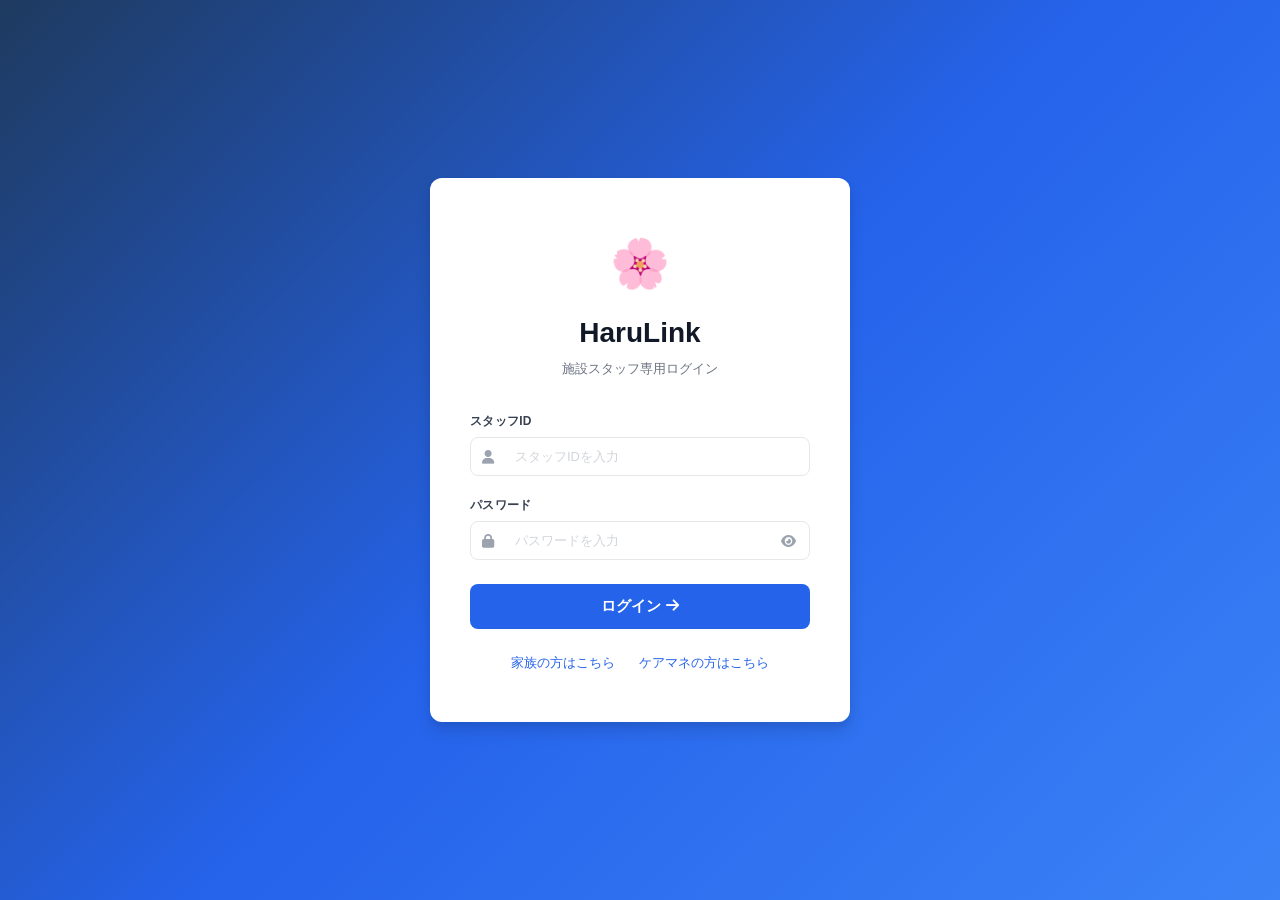
==== commit 6b58c6cf: "Add 'キャンセル' option to select dropdown" ====
--- a/index.html
+++ b/index.html
@@ -247,6 +247,7 @@
             <option value="申請中">申請中</option>
             <option value="承認">承認済</option>
             <option value="却下">却下</option>
+            <option value="キャンセル">キャンセル</option>
           </select>
         </div>
         <div class="table-wrap">
--- a/style.css
+++ b/style.css
@@ -71,7 +71,7 @@
 .login-form label { display: block; font-size: 13px; font-weight: 600; color: var(--gray-700); margin-bottom: 6px; }
 .input-icon-wrap { position: relative; }
 .input-icon-wrap > i { position: absolute; left: 12px; top: 50%; transform: translateY(-50%); color: var(--gray-400); pointer-events: none; }
-.input-icon-wrap input { width: 100%; padding: 11px 40px; border: 1.5px solid var(--gray-300); border-radius: var(--radius); font-size: 14px; transition: border-color var(--transition), box-shadow var(--transition); }
+.input-icon-wrap input { width: 100%; padding: 11px 40px 11px 44px !important; border: 1.5px solid var(--gray-300); border-radius: var(--radius); font-size: 14px; transition: border-color var(--transition), box-shadow var(--transition); }
 .input-icon-wrap input:focus { outline: none; border-color: var(--primary); box-shadow: 0 0 0 3px rgba(37,99,235,.15); }
 .toggle-pass { position: absolute; right: 10px; top: 50%; transform: translateY(-50%); background: none; border: none; color: var(--gray-400); padding: 4px; }
 .toggle-pass:hover { color: var(--gray-600); }
